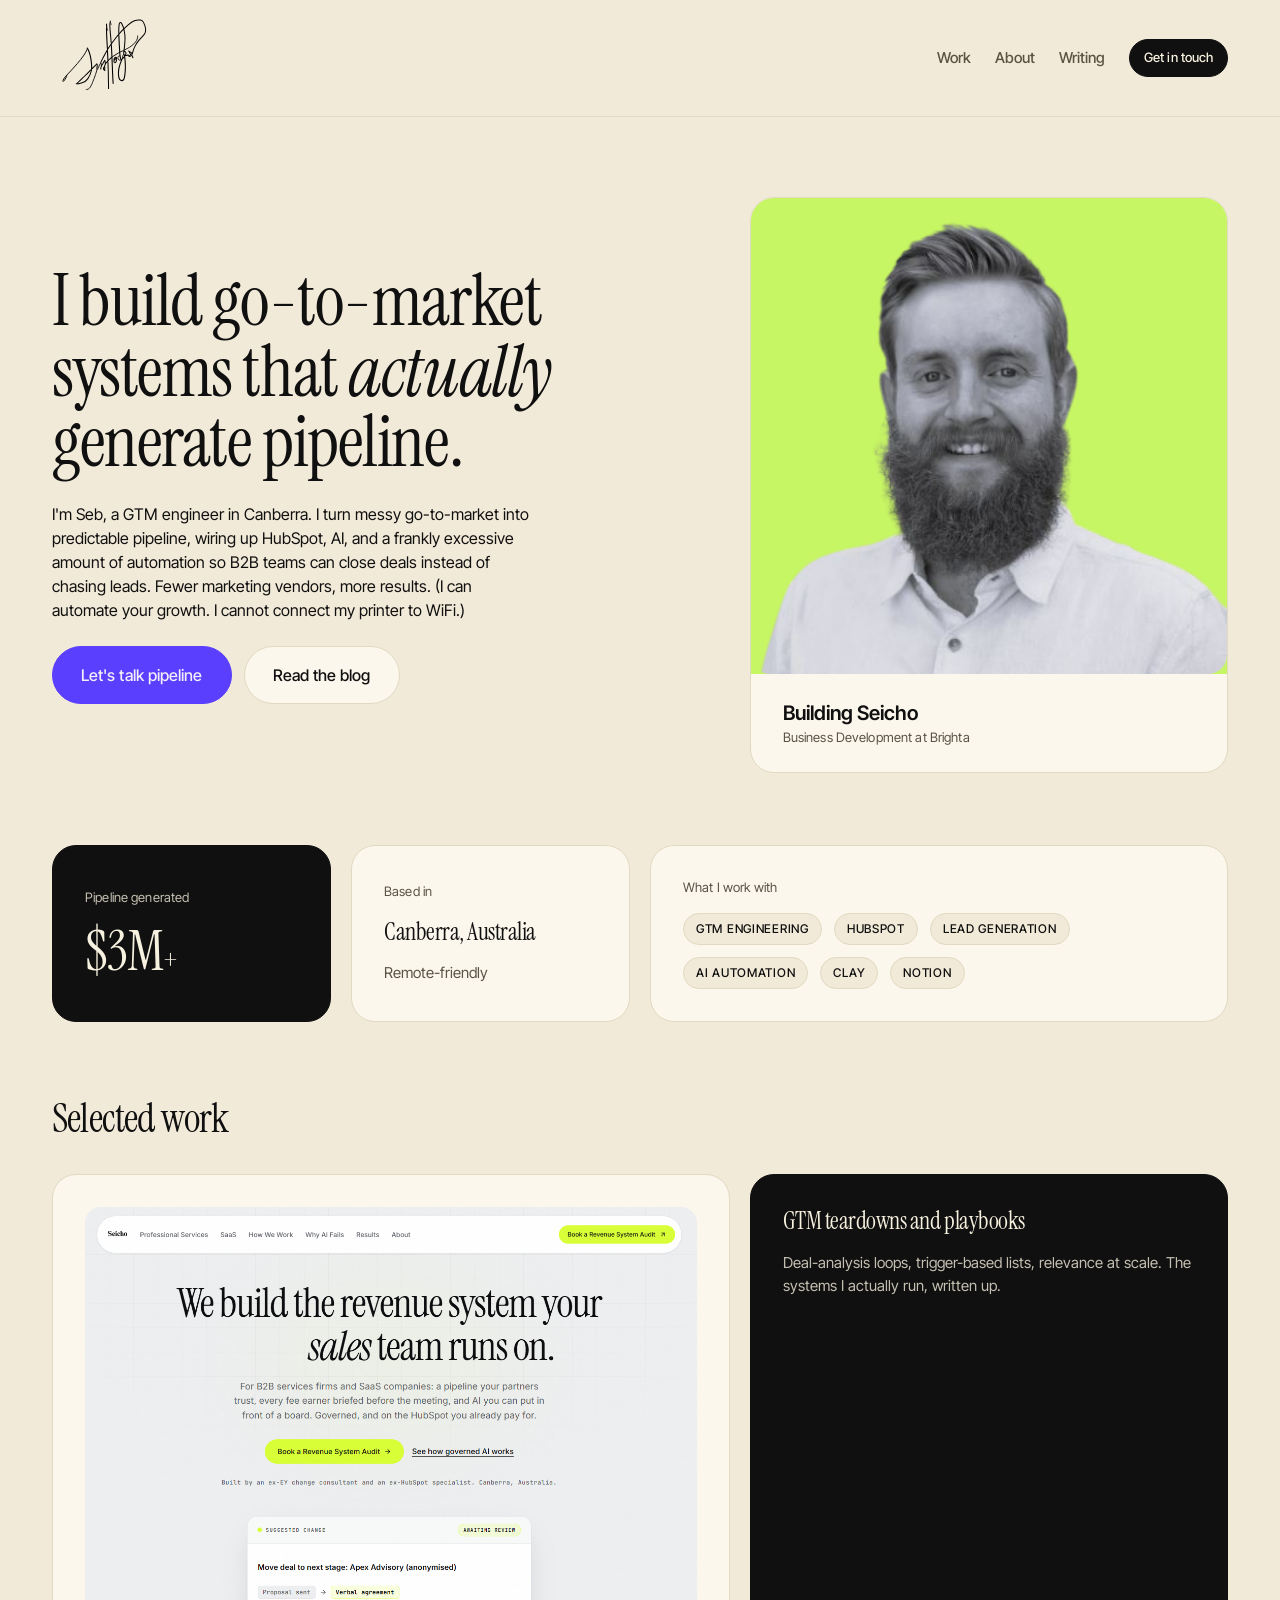
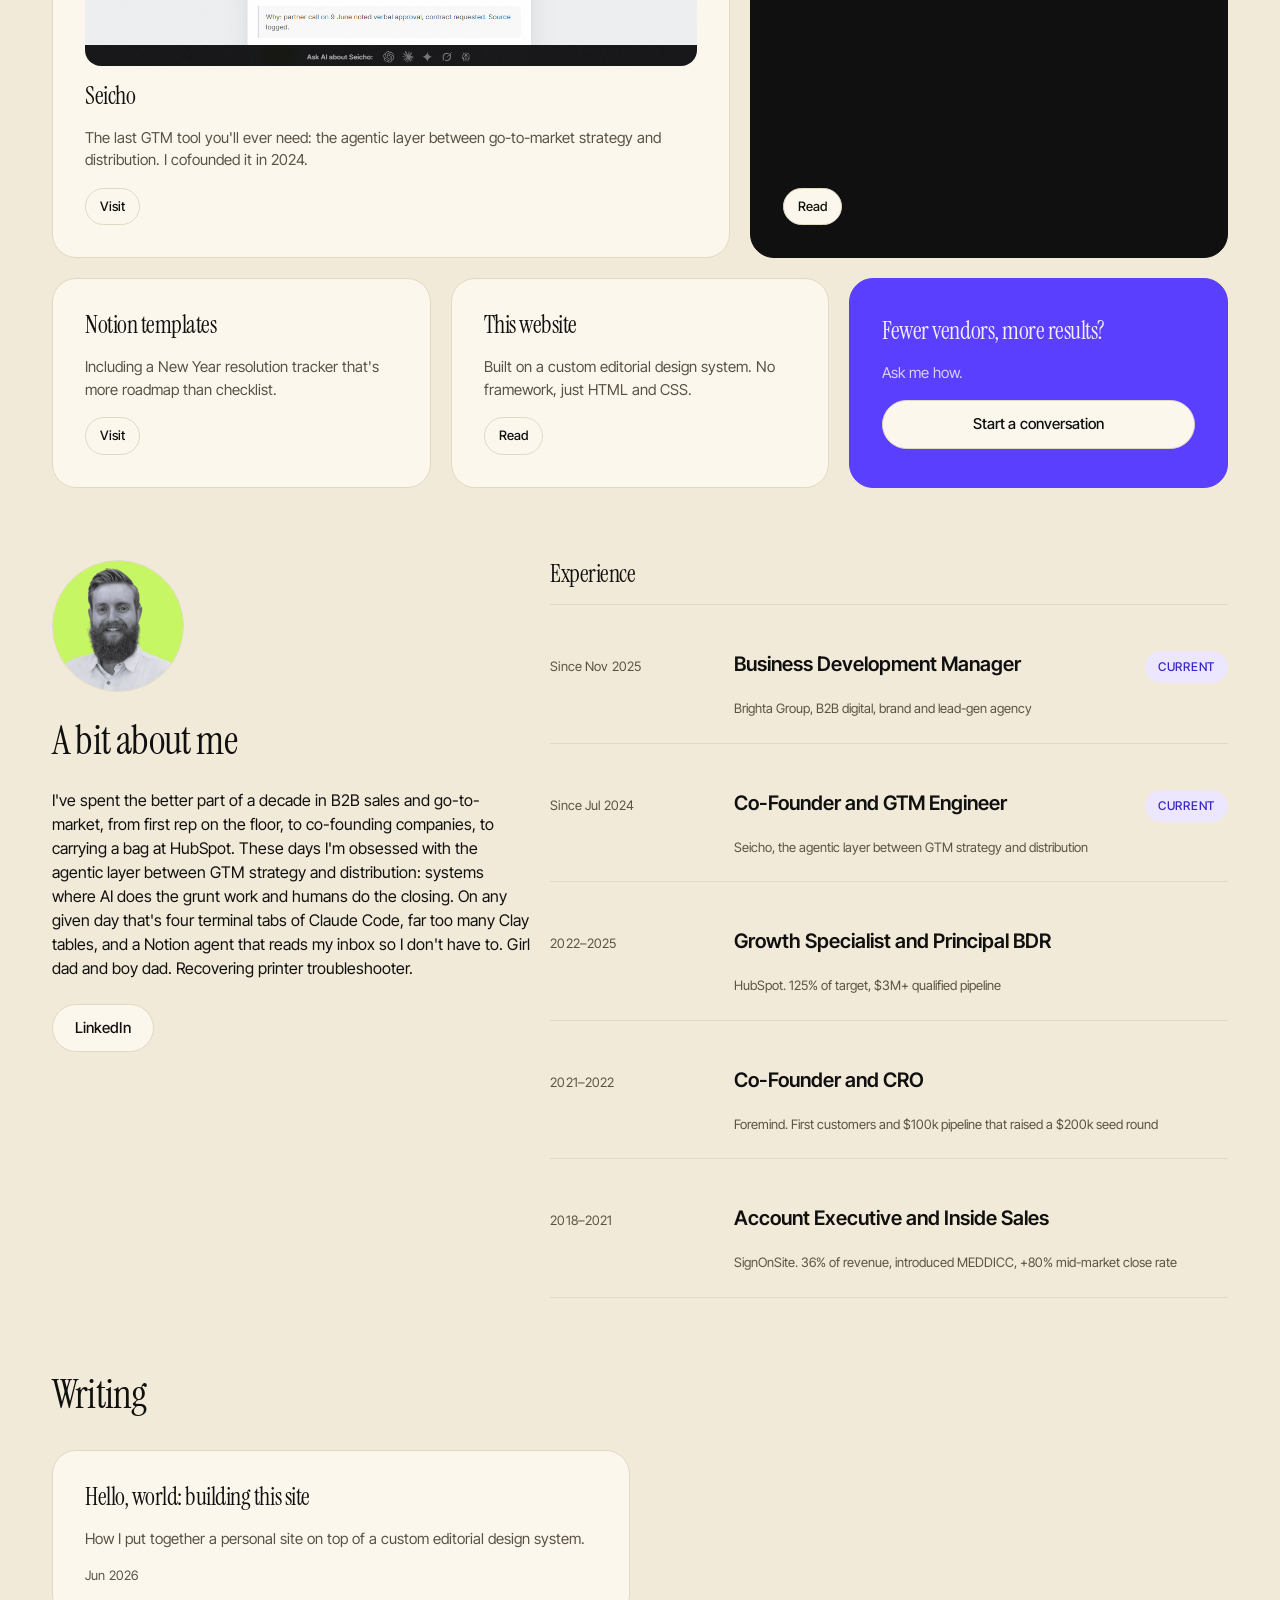
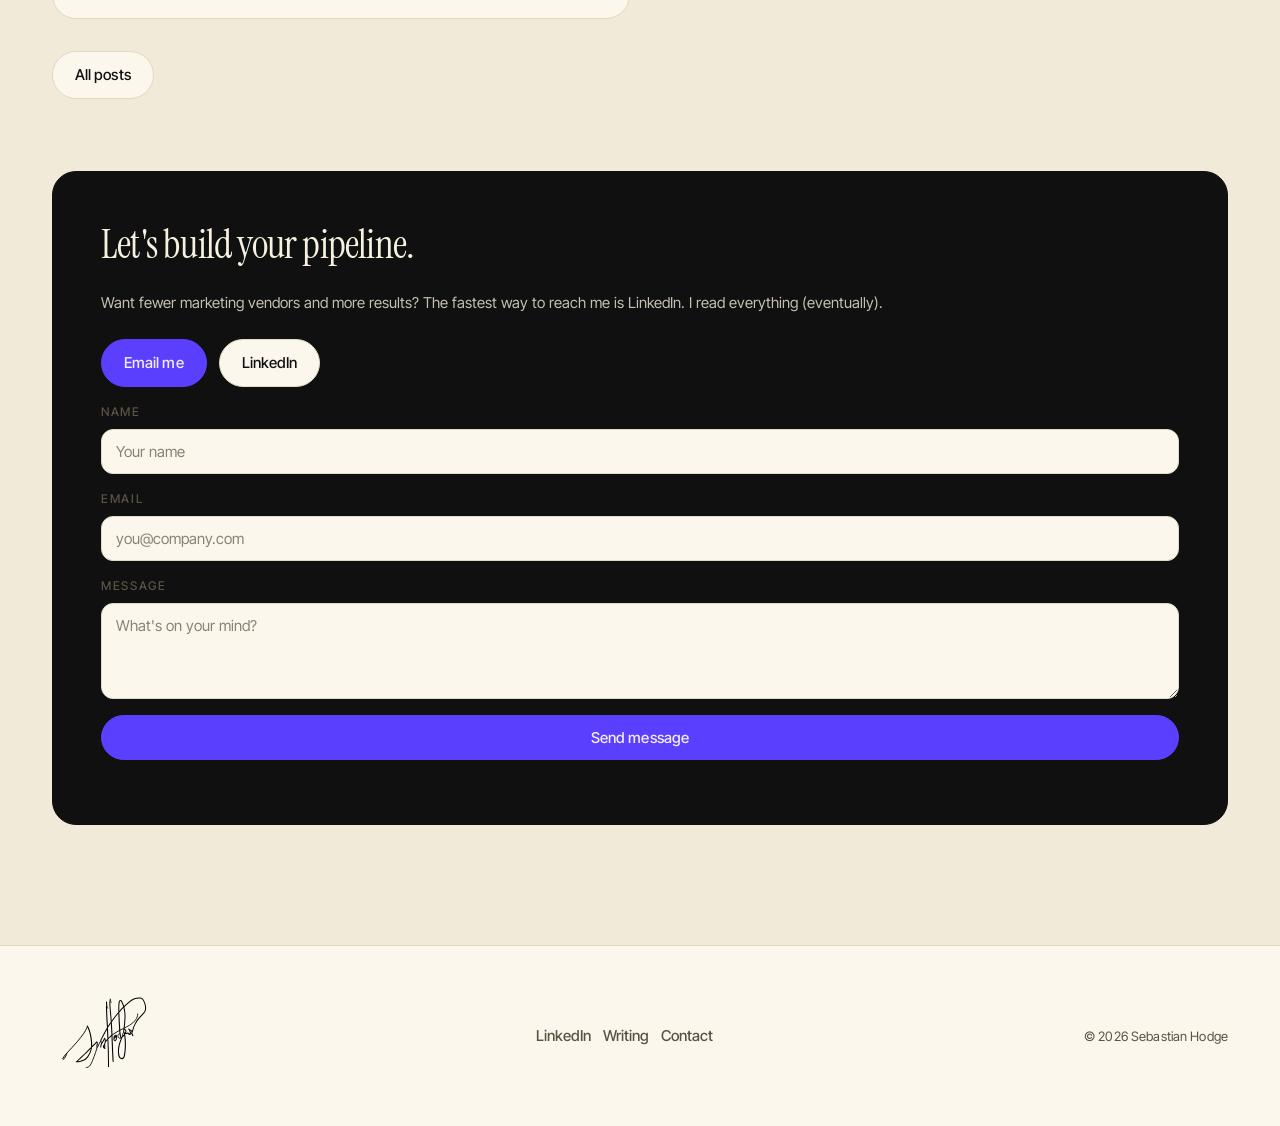
==== index.html @ 5f23a1da "Initial site: portfolio, blog, and SEO infrastructure Single-page portfolio plus a blog with a reusa" ====
<!DOCTYPE html>
<html lang="en">
<head>
  <meta charset="utf-8" />
  <meta name="viewport" content="width=device-width, initial-scale=1" />
  <title>Sebastian Hodge, GTM Engineer</title>
  <meta name="description" content="Sebastian Hodge. GTM engineer building AI-powered go-to-market systems that turn B2B strategy into predictable pipeline. HubSpot, Clay, Notion. Canberra, Australia." />
  <link rel="canonical" href="https://sebastianhodge.com/" />
  <link rel="icon" href="/images/favicon.svg" type="image/svg+xml" />

  <!-- Open Graph / Facebook / LinkedIn -->
  <meta property="og:type" content="website" />
  <meta property="og:url" content="https://sebastianhodge.com/" />
  <meta property="og:title" content="Sebastian Hodge, GTM Engineer" />
  <meta property="og:description" content="I build go-to-market systems that actually generate pipeline. HubSpot, AI, and a frankly excessive amount of automation." />
  <meta property="og:image" content="https://sebastianhodge.com/images/og-image.png" />
  <meta property="og:image:width" content="1200" />
  <meta property="og:image:height" content="630" />

  <!-- Twitter / X -->
  <meta name="twitter:card" content="summary_large_image" />
  <meta name="twitter:title" content="Sebastian Hodge, GTM Engineer" />
  <meta name="twitter:description" content="I build go-to-market systems that actually generate pipeline. HubSpot, AI, and a frankly excessive amount of automation." />
  <meta name="twitter:image" content="https://sebastianhodge.com/images/og-image.png" />

  <link rel="stylesheet" href="css/system.css" />
  <link rel="stylesheet" href="css/site.css" />

  <script type="application/ld+json">
  {
    "@context": "https://schema.org",
    "@graph": [
      {
        "@type": "Person",
        "@id": "https://sebastianhodge.com/#person",
        "name": "Sebastian Hodge",
        "url": "https://sebastianhodge.com/",
        "image": "https://sebastianhodge.com/images/seb.png",
        "jobTitle": "GTM Engineer",
        "description": "Sebastian Hodge is a go-to-market engineer who builds AI-powered systems that turn B2B strategy into predictable pipeline.",
        "email": "me@sebastianhodge.com",
        "address": {
          "@type": "PostalAddress",
          "addressLocality": "Canberra",
          "addressRegion": "ACT",
          "addressCountry": "AU"
        },
        "worksFor": {
          "@type": "Organization",
          "name": "Brighta Group"
        },
        "alumniOf": {
          "@type": "CollegeOrUniversity",
          "name": "University of Canberra"
        },
        "knowsAbout": [
          "Go-to-market engineering",
          "B2B sales",
          "HubSpot",
          "Lead generation",
          "AI automation",
          "Clay",
          "Notion"
        ],
        "sameAs": [
          "https://www.linkedin.com/in/hodge-sebastian/",
          "https://sebastianhodge.notion.site"
        ]
      },
      {
        "@type": "WebSite",
        "@id": "https://sebastianhodge.com/#website",
        "url": "https://sebastianhodge.com/",
        "name": "Sebastian Hodge",
        "description": "Portfolio and writing by Sebastian Hodge, GTM engineer in Canberra, Australia.",
        "publisher": { "@id": "https://sebastianhodge.com/#person" }
      },
      {
        "@type": "WebPage",
        "@id": "https://sebastianhodge.com/#webpage",
        "url": "https://sebastianhodge.com/",
        "name": "Sebastian Hodge, GTM Engineer",
        "isPartOf": { "@id": "https://sebastianhodge.com/#website" },
        "about": { "@id": "https://sebastianhodge.com/#person" },
        "primaryImageOfPage": "https://sebastianhodge.com/images/og-image.png"
      }
    ]
  }
  </script>
</head>
<body>
  <a class="site-skip" href="#main">Skip to content</a>

  <!-- ============ NAV ============ -->
  <header class="site-nav">
    <div class="site-nav__inner">
      <a class="site-brand" href="index.html" aria-label="Sebastian Hodge, home">
        <img class="site-brand__logo" src="images/logo.svg" alt="Sebastian Hodge" />
      </a>
      <nav class="site-navlinks" id="navlinks" aria-label="Primary">
        <a class="site-navlink" href="#work">Work</a>
        <a class="site-navlink" href="#about">About</a>
        <a class="site-navlink" href="blog/index.html">Writing</a>
        <a class="mp-btn mp-btn--sm" href="#contact">Get in touch</a>
      </nav>
      <button class="mp-btn mp-btn--icon mp-btn--secondary site-nav__toggle" id="navToggle"
              aria-label="Toggle menu" aria-expanded="false" aria-controls="navlinks">
        <svg class="mp-icon" viewBox="0 0 24 24" fill="none" stroke="currentColor" stroke-width="2" stroke-linecap="round"><path d="M4 6h16M4 12h16M4 18h16"/></svg>
      </button>
    </div>
  </header>

  <main id="main">
    <div class="mp-shell">

      <!-- ============ HERO ============ -->
      <section class="site-hero mp-grid" style="align-items:center;">
        <div class="mp-span-7 mp-stack mp-stack--lg">
          <h1 class="mp-display mp-display--xl site-hero__title">
            I build go-to-market systems that <span class="mp-italic">actually</span> generate pipeline.
          </h1>
          <p class="mp-body mp-body--lg site-hero__lead">
            I'm Seb, a GTM engineer in Canberra. I turn messy go-to-market into
            predictable pipeline, wiring up HubSpot, AI, and a frankly excessive
            amount of automation so B2B teams can close deals instead of chasing
            leads. Fewer marketing vendors, more results. (I can automate your
            growth. I cannot connect my printer to WiFi.)
          </p>
          <div class="mp-row">
            <a class="mp-btn mp-btn--accent mp-btn--lg" href="#contact">Let's talk pipeline</a>
            <a class="mp-btn mp-btn--secondary mp-btn--lg" href="blog/index.html">Read the blog</a>
          </div>
        </div>
        <div class="mp-span-5">
          <div class="mp-card" style="padding:0; overflow:hidden; gap:0;">
            <img src="images/seb.png" alt="Sebastian Hodge"
                 style="width:100%; aspect-ratio:1/1; object-fit:cover; display:block;" />
            <div style="padding:var(--space-lg) var(--space-xl);">
              <p class="mp-title--md" style="font-weight:600; margin:0;">Building Seicho</p>
              <p class="mp-meta">Business Development at Brighta</p>
            </div>
          </div>
        </div>
      </section>

      <!-- ============ QUICK FACTS ============ -->
      <section class="site-section mp-grid--mosaic" aria-label="At a glance">
        <div class="mp-card mp-card--ink mp-span-3" style="justify-content:center;">
          <p class="mp-meta">Pipeline generated</p>
          <p class="mp-display" style="color:inherit;">$3M<span style="font-size:0.5em;">+</span></p>
        </div>
        <div class="mp-card mp-span-3" style="justify-content:center;">
          <p class="mp-meta">Based in</p>
          <p class="mp-title">Canberra, Australia</p>
          <p class="mp-body">Remote-friendly</p>
        </div>
        <div class="mp-card mp-span-6" style="justify-content:center;">
          <p class="mp-meta">What I work with</p>
          <div class="mp-row">
            <span class="mp-chip">GTM Engineering</span>
            <span class="mp-chip">HubSpot</span>
            <span class="mp-chip">Lead Generation</span>
            <span class="mp-chip">AI Automation</span>
            <span class="mp-chip">Clay</span>
            <span class="mp-chip">Notion</span>
          </div>
        </div>
      </section>

      <!-- ============ WORK / PROJECTS ============ -->
      <section id="work" class="site-section">
        <h2 class="mp-headline" style="margin-bottom:var(--space-xl);">Selected work</h2>

        <div class="mp-grid--mosaic">
          <!-- Seicho (wide) -->
          <article class="mp-card mp-span-7">
            <div class="mp-card__media">
              <img src="images/seicho.png" alt="Seicho website: we build the revenue system your sales team runs on" />
            </div>
            <h3 class="mp-title">Seicho</h3>
            <p class="mp-body">The last GTM tool you'll ever need: the agentic layer between go-to-market strategy and distribution. I cofounded it in 2024.</p>
            <div class="mp-card__footer">
              <a class="mp-btn mp-btn--sm mp-btn--secondary" href="https://seicho.com.au">Visit</a>
            </div>
          </article>

          <!-- Writing (ink) -->
          <article class="mp-card mp-card--ink mp-span-5">
            <h3 class="mp-title" style="color:inherit;">GTM teardowns and playbooks</h3>
            <p class="mp-body">Deal-analysis loops, trigger-based lists, relevance at scale. The systems I actually run, written up.</p>
            <div class="mp-card__footer">
              <a class="mp-btn mp-btn--sm mp-btn--secondary" href="blog/index.html">Read</a>
            </div>
          </article>

          <!-- Notion templates -->
          <article class="mp-card mp-span-4">
            <h3 class="mp-title">Notion templates</h3>
            <p class="mp-body">Including a New Year resolution tracker that's more roadmap than checklist.</p>
            <div class="mp-card__footer">
              <a class="mp-btn mp-btn--sm mp-btn--secondary" href="https://sebastianhodge.notion.site">Visit</a>
            </div>
          </article>

          <!-- This site -->
          <article class="mp-card mp-span-4">
            <h3 class="mp-title">This website</h3>
            <p class="mp-body">Built on a custom editorial design system. No framework, just HTML and CSS.</p>
            <div class="mp-card__footer">
              <a class="mp-btn mp-btn--sm mp-btn--secondary" href="blog/hello-world.html">Read</a>
            </div>
          </article>

          <!-- CTA tile -->
          <article class="mp-card mp-card--accent mp-span-4" style="justify-content:center;">
            <h3 class="mp-title" style="color:inherit;">Fewer vendors, more results?</h3>
            <p class="mp-body">Ask me how.</p>
            <a class="mp-btn mp-btn--secondary" href="#contact">Start a conversation</a>
          </article>
        </div>
      </section>

      <!-- ============ ABOUT / EXPERIENCE ============ -->
      <section id="about" class="site-section mp-grid">
        <div class="mp-span-5 mp-stack mp-stack--lg">
          <div class="site-avatar-xl">
            <img src="images/seb.png" alt="Sebastian Hodge" />
          </div>
          <h2 class="mp-headline">A bit about me</h2>
          <p class="mp-body mp-body--lg">
            I've spent the better part of a decade in B2B sales and go-to-market,
            from first rep on the floor, to co-founding companies, to carrying a bag
            at HubSpot. These days I'm obsessed with the agentic layer between GTM
            strategy and distribution: systems where AI does the grunt work and humans
            do the closing. On any given day that's four terminal tabs of Claude Code,
            far too many Clay tables, and a Notion agent that reads my inbox so I don't
            have to. Girl dad and boy dad. Recovering printer troubleshooter.
          </p>
          <div class="mp-row">
            <a class="mp-btn mp-btn--secondary" href="https://www.linkedin.com/in/hodge-sebastian/">LinkedIn</a>
          </div>
        </div>

        <div class="mp-span-7">
          <h3 class="mp-title" style="margin-bottom:var(--space-md);">Experience</h3>
          <div class="site-list">
            <div class="site-listitem">
              <span class="mp-meta">Since Nov 2025</span>
              <div>
                <p class="mp-title--md" style="font-weight:600;">Business Development Manager</p>
                <p class="mp-body mp-body--sm">Brighta Group, B2B digital, brand and lead-gen agency</p>
              </div>
              <span class="mp-chip mp-chip--accent">Current</span>
            </div>
            <div class="site-listitem">
              <span class="mp-meta">Since Jul 2024</span>
              <div>
                <p class="mp-title--md" style="font-weight:600;">Co-Founder and GTM Engineer</p>
                <p class="mp-body mp-body--sm">Seicho, the agentic layer between GTM strategy and distribution</p>
              </div>
              <span class="mp-chip mp-chip--accent">Current</span>
            </div>
            <div class="site-listitem">
              <span class="mp-meta">2022–2025</span>
              <div>
                <p class="mp-title--md" style="font-weight:600;">Growth Specialist and Principal BDR</p>
                <p class="mp-body mp-body--sm">HubSpot. 125% of target, $3M+ qualified pipeline</p>
              </div>
            </div>
            <div class="site-listitem">
              <span class="mp-meta">2021–2022</span>
              <div>
                <p class="mp-title--md" style="font-weight:600;">Co-Founder and CRO</p>
                <p class="mp-body mp-body--sm">Foremind. First customers and $100k pipeline that raised a $200k seed round</p>
              </div>
            </div>
            <div class="site-listitem">
              <span class="mp-meta">2018–2021</span>
              <div>
                <p class="mp-title--md" style="font-weight:600;">Account Executive and Inside Sales</p>
                <p class="mp-body mp-body--sm">SignOnSite. 36% of revenue, introduced MEDDICC, +80% mid-market close rate</p>
              </div>
            </div>
          </div>
        </div>
      </section>

      <!-- ============ WRITING ============ -->
      <section class="site-section">
        <h2 class="mp-headline" style="margin-bottom:var(--space-xl);">Writing</h2>
        <div class="mp-grid--mosaic">
          <a class="mp-card mp-span-6" href="blog/hello-world.html">
            <h3 class="mp-title">Hello, world: building this site</h3>
            <p class="mp-body">How I put together a personal site on top of a custom editorial design system.</p>
            <span class="mp-meta" style="margin-top:auto;">Jun 2026</span>
          </a>
        </div>
        <div class="mp-row" style="margin-top:var(--space-xl);">
          <a class="mp-btn mp-btn--secondary" href="blog/index.html">All posts</a>
        </div>
      </section>

      <!-- ============ CONTACT ============ -->
      <section id="contact" class="site-section">
        <article class="mp-card mp-card--ink mp-grid" style="padding:var(--space-2xl);">
          <div class="mp-span-6 mp-stack mp-stack--lg">
            <h2 class="mp-headline" style="color:inherit;">Let's build your pipeline.</h2>
            <p class="mp-body">
              Want fewer marketing vendors and more results? The fastest way to reach
              me is LinkedIn. I read everything (eventually).
            </p>
            <div class="mp-row">
              <a class="mp-btn mp-btn--accent" href="mailto:me@sebastianhodge.com">Email me</a>
              <a class="mp-btn mp-btn--secondary" href="https://www.linkedin.com/in/hodge-sebastian/">LinkedIn</a>
            </div>
          </div>
          <form id="contactForm" class="mp-span-6 mp-stack" aria-label="Contact form"
                action="https://api.web3forms.com/submit" method="POST">
            <input type="hidden" name="access_key" value="c7b7dd9c-b5ce-4d09-9234-3887ff89b587" />
            <input type="hidden" name="subject" value="New message from sebastianhodge.com" />
            <!-- Honeypot: bots fill this, humans never see it -->
            <input type="checkbox" name="botcheck" tabindex="-1" autocomplete="off"
                   style="position:absolute; left:-9999px;" aria-hidden="true" />
            <label class="mp-field">
              <span class="mp-field__label">Name</span>
              <input class="mp-input" type="text" name="name" placeholder="Your name" required />
            </label>
            <label class="mp-field">
              <span class="mp-field__label">Email</span>
              <input class="mp-input" type="email" name="email" placeholder="you@company.com" required />
            </label>
            <label class="mp-field">
              <span class="mp-field__label">Message</span>
              <textarea class="mp-textarea" name="message" placeholder="What's on your mind?" required></textarea>
            </label>
            <button class="mp-btn mp-btn--accent" type="submit">Send message</button>
            <p id="formStatus" class="mp-body mp-body--sm" role="status" aria-live="polite" style="margin:0;"></p>
          </form>
        </article>
      </section>

    </div>
  </main>

  <!-- ============ FOOTER ============ -->
  <footer class="site-footer">
    <div class="site-footer__inner">
      <a class="site-brand" href="index.html">
        <img class="site-brand__logo" src="images/logo.svg" alt="Sebastian Hodge" />
      </a>
      <div class="mp-row">
        <a class="site-navlink" href="https://www.linkedin.com/in/hodge-sebastian/">LinkedIn</a>
        <a class="site-navlink" href="blog/index.html">Writing</a>
        <a class="site-navlink" href="#contact">Contact</a>
      </div>
      <p class="mp-meta">© <span id="year"></span> Sebastian Hodge</p>
    </div>
  </footer>

  <script>
    // Mobile nav toggle
    var t = document.getElementById('navToggle');
    var n = document.getElementById('navlinks');
    if (t && n) {
      t.addEventListener('click', function () {
        var open = n.classList.toggle('is-open');
        t.setAttribute('aria-expanded', open ? 'true' : 'false');
      });
    }
    document.getElementById('year').textContent = new Date().getFullYear();

    // Contact form: submit to Web3Forms via fetch, show inline status
    var form = document.getElementById('contactForm');
    var status = document.getElementById('formStatus');
    if (form && status) {
      form.addEventListener('submit', function (e) {
        e.preventDefault();
        var btn = form.querySelector('button[type="submit"]');
        btn.disabled = true;
        status.textContent = 'Sending...';
        status.style.color = 'inherit';
        fetch(form.action, {
          method: 'POST',
          headers: { 'Accept': 'application/json' },
          body: new FormData(form)
        })
          .then(function (r) { return r.json(); })
          .then(function (data) {
            if (data.success) {
              form.reset();
              status.textContent = "Got it. I'll be in touch soon.";
              status.style.color = 'var(--color-green)';
            } else {
              status.textContent = 'Something went wrong. Email me directly instead.';
              status.style.color = 'var(--color-on-ink)';
            }
          })
          .catch(function () {
            status.textContent = 'Network error. Email me directly instead.';
            status.style.color = 'var(--color-on-ink)';
          })
          .finally(function () { btn.disabled = false; });
      });
    }
  </script>
</body>
</html>
---- css/system.css ----
/* ============================================================
   Mosaic Press — Editorial mosaic design system
   Plain CSS tokens and reusable component classes.
   ============================================================ */

@import url("https://fonts.googleapis.com/css2?family=Instrument+Serif:ital@0;1&display=swap");
@import url("https://fonts.googleapis.com/css2?family=Inter+Tight:wght@400;500;600;700&display=swap");

:root {
  /* Colors -------------------------------------------------- */
  --color-paper: #f2ead8;
  --color-cloud: #fbf7ec;
  --color-stone: #e2d9c2;
  --color-ink: #101010;
  --color-ink-soft: #1a1a1a;
  --color-muted-ink: #5a5345;
  --color-violet: #5b3fff;
  --color-violet-deep: #3a26c7;
  --color-violet-soft: #ece7ff;
  --color-green: #86f46a;
  --color-green-deep: #4cb234;
  --color-on-ink: #f7f1df;
  --color-on-violet: #f4eef9;
  --color-danger: #c43d2a;
  --color-success: #2f7a2a;

  /* Semantic surface tokens */
  --surface-page: var(--color-paper);
  --surface-card: var(--color-cloud);
  --surface-card-muted: var(--color-paper);
  --surface-inverted: var(--color-ink);
  --surface-accent: var(--color-violet);
  --surface-accent-secondary: var(--color-green);

  /* Text tokens */
  --text-primary: var(--color-ink);
  --text-secondary: var(--color-muted-ink);
  --text-inverted: var(--color-on-ink);
  --text-on-accent: var(--color-on-violet);

  /* Borders */
  --border-hairline: 1px solid var(--color-stone);
  --border-ink: 1px solid var(--color-ink);
  --border-strong: 2px solid var(--color-ink);

  /* Typography ---------------------------------------------- */
  --font-display: "Instrument Serif", "Cormorant Garamond", "Times New Roman", serif;
  --font-ui: "Inter Tight", "Inter", "Helvetica Neue", system-ui, sans-serif;

  --font-size-display-xl: 72px;
  --font-size-display-lg: 56px;
  --font-size-headline-lg: 40px;
  --font-size-headline-md: 32px;
  --font-size-title-lg: 24px;
  --font-size-title-md: 20px;
  --font-size-body-lg: 16px;
  --font-size-body-md: 15px;
  --font-size-body-sm: 13px;
  --font-size-label-sm: 12px;

  --leading-tight: 1.05;
  --leading-snug: 1.2;
  --leading-normal: 1.5;
  --leading-loose: 1.65;

  --tracking-display: -0.02em;
  --tracking-body: 0;
  --tracking-label: 0.14em;

  /* Spacing scale ------------------------------------------- */
  --space-2xs: 4px;
  --space-xs: 8px;
  --space-sm: 12px;
  --space-md: 16px;
  --space-lg: 24px;
  --space-xl: 32px;
  --space-2xl: 48px;
  --space-3xl: 72px;
  --grid-gutter: 20px;

  /* Radius -------------------------------------------------- */
  --radius-none: 0;
  --radius-sm: 6px;
  --radius-md: 12px;
  --radius-lg: 16px;
  --radius-xl: 24px;
  --radius-2xl: 32px;
  --radius-pill: 999px;

  /* Elevation ----------------------------------------------- */
  --shadow-none: none;
  --shadow-soft: 0 1px 1px rgba(16, 16, 16, 0.04), 0 4px 8px rgba(16, 16, 16, 0.04), 0 12px 24px rgba(16, 16, 16, 0.06);
  --shadow-hover: 0 2px 2px rgba(16, 16, 16, 0.05), 0 8px 16px rgba(16, 16, 16, 0.06), 0 16px 32px rgba(16, 16, 16, 0.08);
  --shadow-inset-stone: inset 0 0 0 1px var(--color-stone);

  /* Focus --------------------------------------------------- */
  --focus-ring: 0 0 0 3px var(--color-paper), 0 0 0 5px var(--color-violet);
  --focus-ring-inverted: 0 0 0 3px var(--color-ink), 0 0 0 5px var(--color-green);

  /* Motion -------------------------------------------------- */
  --duration-fast: 120ms;
  --duration-base: 200ms;
  --duration-slow: 320ms;
  --ease-standard: cubic-bezier(0.2, 0, 0, 1);

  /* Signature gradient -------------------------------------- */
  --gradient-feature: linear-gradient(118deg, var(--color-violet) 0%, var(--color-violet) 38%, var(--color-green) 100%);
  --gradient-step: linear-gradient(118deg, var(--color-violet) 0%, var(--color-violet-deep) 45%, var(--color-green-deep) 75%, var(--color-green) 100%);
}

/* ============================================================
   Base
   ============================================================ */

*,
*::before,
*::after {
  box-sizing: border-box;
}

html,
body {
  margin: 0;
  padding: 0;
  background: var(--surface-page);
  color: var(--text-primary);
  font-family: var(--font-ui);
  font-size: var(--font-size-body-md);
  line-height: var(--leading-normal);
  -webkit-font-smoothing: antialiased;
  text-rendering: optimizeLegibility;
}

img,
svg {
  display: block;
  max-width: 100%;
}

a {
  color: inherit;
  text-decoration: none;
}

::selection {
  background: var(--color-violet);
  color: var(--color-on-violet);
}

:focus-visible {
  outline: none;
  box-shadow: var(--focus-ring);
  border-radius: inherit;
}

/* ============================================================
   Typography utilities
   ============================================================ */

.mp-display,
.mp-headline,
.mp-title {
  font-family: var(--font-display);
  font-weight: 400;
  letter-spacing: var(--tracking-display);
  line-height: var(--leading-tight);
  color: var(--text-primary);
  margin: 0;
}

.mp-display {
  font-size: var(--font-size-display-lg);
  line-height: 0.98;
}

.mp-display--xl {
  font-size: var(--font-size-display-xl);
}

.mp-headline {
  font-size: var(--font-size-headline-lg);
  line-height: var(--leading-snug);
}

.mp-headline--md {
  font-size: var(--font-size-headline-md);
}

.mp-title {
  font-size: var(--font-size-title-lg);
  line-height: var(--leading-snug);
}

.mp-title--md {
  font-size: var(--font-size-title-md);
}

.mp-italic {
  font-style: italic;
}

.mp-body {
  font-family: var(--font-ui);
  font-size: var(--font-size-body-md);
  line-height: var(--leading-normal);
  color: var(--text-secondary);
  margin: 0;
}

.mp-body--lg {
  font-size: var(--font-size-body-lg);
  color: var(--text-primary);
}

.mp-body--sm {
  font-size: var(--font-size-body-sm);
}

.mp-eyebrow {
  font-family: var(--font-ui);
  font-size: var(--font-size-label-sm);
  font-weight: 500;
  letter-spacing: var(--tracking-label);
  text-transform: uppercase;
  color: var(--text-secondary);
  margin: 0 0 var(--space-sm) 0;
}

.mp-eyebrow--marker::before {
  content: "";
  display: inline-block;
  width: 8px;
  height: 8px;
  margin-right: 10px;
  border-radius: 50%;
  background: var(--color-violet);
  vertical-align: middle;
  transform: translateY(-1px);
}

.mp-meta {
  font-family: var(--font-ui);
  font-size: var(--font-size-body-sm);
  color: var(--text-secondary);
  letter-spacing: 0.01em;
  margin: 0;
}

/* Inverted text utilities ---------------------------------- */
.mp-on-ink {
  color: var(--text-inverted);
}
.mp-on-ink .mp-body,
.mp-on-ink .mp-meta {
  color: rgba(247, 241, 223, 0.78);
}
.mp-on-ink .mp-eyebrow {
  color: rgba(247, 241, 223, 0.6);
}

.mp-on-violet {
  color: var(--text-on-accent);
}
.mp-on-violet .mp-body,
.mp-on-violet .mp-meta {
  color: rgba(244, 238, 249, 0.82);
}

/* ============================================================
   Layout primitives
   ============================================================ */

.mp-shell {
  width: 100%;
  max-width: 1240px;
  margin: 0 auto;
  padding: var(--space-2xl) var(--space-xl);
}

.mp-stack {
  display: flex;
  flex-direction: column;
  gap: var(--space-md);
}

.mp-stack--lg {
  gap: var(--space-lg);
}

.mp-row {
  display: flex;
  align-items: center;
  gap: var(--space-sm);
  flex-wrap: wrap;
}

.mp-row--between {
  justify-content: space-between;
}

.mp-grid {
  display: grid;
  grid-template-columns: repeat(12, 1fr);
  gap: var(--grid-gutter);
}

.mp-grid--mosaic {
  display: grid;
  grid-template-columns: repeat(12, 1fr);
  grid-auto-rows: minmax(140px, auto);
  gap: var(--grid-gutter);
}

.mp-span-3 { grid-column: span 3; }
.mp-span-4 { grid-column: span 4; }
.mp-span-5 { grid-column: span 5; }
.mp-span-6 { grid-column: span 6; }
.mp-span-7 { grid-column: span 7; }
.mp-span-8 { grid-column: span 8; }
.mp-span-12 { grid-column: span 12; }

.mp-divider {
  height: 1px;
  background: var(--color-stone);
  border: none;
  margin: var(--space-lg) 0;
}

/* ============================================================
   Buttons
   ============================================================ */

.mp-btn {
  --btn-bg: var(--color-ink);
  --btn-fg: var(--color-on-ink);
  --btn-border: var(--color-ink);
  --btn-bg-hover: #2a2a2a;

  display: inline-flex;
  align-items: center;
  justify-content: center;
  gap: var(--space-xs);
  appearance: none;
  border: 1px solid var(--btn-border);
  background: var(--btn-bg);
  color: var(--btn-fg);
  font-family: var(--font-ui);
  font-size: var(--font-size-body-md);
  font-weight: 500;
  letter-spacing: 0.005em;
  padding: 12px 22px;
  border-radius: var(--radius-pill);
  cursor: pointer;
  transition: background var(--duration-base) var(--ease-standard),
              color var(--duration-base) var(--ease-standard),
              transform var(--duration-fast) var(--ease-standard),
              box-shadow var(--duration-base) var(--ease-standard);
}

.mp-btn:hover {
  background: var(--btn-bg-hover);
  transform: translateY(-1px);
}

.mp-btn:active {
  transform: translateY(0);
}

.mp-btn:focus-visible {
  box-shadow: var(--focus-ring);
}

.mp-btn--secondary {
  --btn-bg: var(--color-cloud);
  --btn-fg: var(--color-ink);
  --btn-border: var(--color-stone);
  --btn-bg-hover: var(--color-paper);
}

.mp-btn--accent {
  --btn-bg: var(--color-violet);
  --btn-fg: var(--color-on-violet);
  --btn-border: var(--color-violet);
  --btn-bg-hover: var(--color-violet-deep);
}

.mp-btn--ghost {
  --btn-bg: transparent;
  --btn-fg: var(--color-ink);
  --btn-border: transparent;
  --btn-bg-hover: rgba(16, 16, 16, 0.06);
}

.mp-btn--lg {
  font-size: var(--font-size-body-lg);
  padding: 16px 28px;
}

.mp-btn--sm {
  font-size: var(--font-size-body-sm);
  padding: 8px 14px;
}

.mp-btn--icon {
  padding: 12px;
  width: 44px;
  height: 44px;
  border-radius: 50%;
}

.mp-btn[disabled],
.mp-btn[aria-disabled="true"] {
  opacity: 0.5;
  cursor: not-allowed;
  transform: none;
}

/* ============================================================
   Inputs
   ============================================================ */

.mp-field {
  display: flex;
  flex-direction: column;
  gap: var(--space-xs);
  width: 100%;
}

.mp-field__label {
  font-family: var(--font-ui);
  font-size: var(--font-size-label-sm);
  font-weight: 500;
  letter-spacing: var(--tracking-label);
  text-transform: uppercase;
  color: var(--text-secondary);
}

.mp-input,
.mp-textarea,
.mp-select {
  width: 100%;
  font-family: var(--font-ui);
  font-size: var(--font-size-body-md);
  color: var(--text-primary);
  background: var(--color-cloud);
  border: 1px solid var(--color-stone);
  border-radius: var(--radius-md);
  padding: 12px 14px;
  transition: border-color var(--duration-base) var(--ease-standard),
              box-shadow var(--duration-base) var(--ease-standard),
              background var(--duration-base) var(--ease-standard);
}

.mp-input::placeholder,
.mp-textarea::placeholder {
  color: var(--text-secondary);
  opacity: 0.7;
}

.mp-input:hover,
.mp-textarea:hover,
.mp-select:hover {
  border-color: var(--color-muted-ink);
}

.mp-input:focus-visible,
.mp-textarea:focus-visible,
.mp-select:focus-visible {
  border-color: var(--color-violet);
  outline: none;
  box-shadow: var(--focus-ring);
}

.mp-input--with-icon {
  padding-left: 40px;
}

.mp-input-wrap {
  position: relative;
}

.mp-input-wrap__icon {
  position: absolute;
  left: 12px;
  top: 50%;
  width: 18px;
  height: 18px;
  transform: translateY(-50%);
  color: var(--text-secondary);
  pointer-events: none;
}

.mp-textarea {
  min-height: 96px;
  resize: vertical;
  font-family: var(--font-ui);
}

.mp-field__hint {
  font-family: var(--font-ui);
  font-size: var(--font-size-body-sm);
  color: var(--text-secondary);
}

/* ============================================================
   Cards & Tiles
   ============================================================ */

.mp-card {
  position: relative;
  background: var(--surface-card);
  color: var(--text-primary);
  border: var(--border-hairline);
  border-radius: var(--radius-xl);
  padding: var(--space-xl);
  display: flex;
  flex-direction: column;
  gap: var(--space-md);
  transition: transform var(--duration-base) var(--ease-standard),
              box-shadow var(--duration-base) var(--ease-standard);
}

.mp-card:hover {
  transform: translateY(-2px);
  box-shadow: var(--shadow-soft);
}

.mp-card--paper {
  background: var(--surface-card-muted);
}

.mp-card--ink {
  background: var(--surface-inverted);
  color: var(--text-inverted);
  border-color: var(--color-ink);
}

.mp-card--ink .mp-eyebrow {
  color: rgba(247, 241, 223, 0.6);
}

.mp-card--ink .mp-body,
.mp-card--ink .mp-meta {
  color: rgba(247, 241, 223, 0.78);
}

.mp-card--accent {
  background: var(--surface-accent);
  color: var(--text-on-accent);
  border-color: var(--color-violet);
}

.mp-card--accent .mp-eyebrow {
  color: rgba(244, 238, 249, 0.7);
}

.mp-card--accent .mp-body,
.mp-card--accent .mp-meta {
  color: rgba(244, 238, 249, 0.82);
}

.mp-card--compact {
  padding: var(--space-lg);
  border-radius: var(--radius-lg);
}

.mp-card__monogram {
  width: 36px;
  height: 36px;
  border-radius: 8px;
  background: var(--color-ink);
  color: var(--color-on-ink);
  display: inline-flex;
  align-items: center;
  justify-content: center;
  font-family: var(--font-display);
  font-size: 22px;
}

.mp-card__media {
  border-radius: var(--radius-lg);
  background: var(--color-stone);
  aspect-ratio: 4 / 3;
  overflow: hidden;
  position: relative;
}

.mp-card__media img {
  width: 100%;
  height: 100%;
  object-fit: cover;
  display: block;
}

.mp-card__footer {
  display: flex;
  align-items: center;
  justify-content: space-between;
  gap: var(--space-sm);
  margin-top: auto;
}

/* ============================================================
   Signature: Feature Tile
   ============================================================ */

.mp-feature-tile {
  position: relative;
  display: flex;
  flex-direction: column;
  border-radius: var(--radius-xl);
  background: var(--surface-accent);
  color: var(--text-on-accent);
  overflow: hidden;
  border: 1px solid var(--color-violet);
}

.mp-feature-tile__body {
  padding: var(--space-xl) var(--space-xl) var(--space-lg);
  display: flex;
  flex-direction: column;
  gap: var(--space-sm);
}

.mp-feature-tile__title {
  font-family: var(--font-display);
  font-size: var(--font-size-headline-lg);
  line-height: var(--leading-snug);
  letter-spacing: var(--tracking-display);
  margin: 0;
  color: inherit;
}

.mp-feature-tile__gradient {
  position: relative;
  margin-top: auto;
  height: 88px;
  background: var(--gradient-step);
  --bar-color-1: rgba(16, 16, 16, 0);
  --bar-color-2: rgba(16, 16, 16, 0);
}

.mp-feature-tile__gradient::before,
.mp-feature-tile__gradient::after {
  content: "";
  position: absolute;
  inset: 0;
  background-image: repeating-linear-gradient(118deg, transparent 0 24px, rgba(255, 255, 255, 0.08) 24px 26px);
  pointer-events: none;
}

.mp-feature-tile--inverse {
  background: var(--surface-inverted);
  color: var(--text-inverted);
  border-color: var(--color-ink);
}

.mp-feature-tile--inverse .mp-feature-tile__gradient {
  background: var(--gradient-step);
}

/* ============================================================
   Checkboxes
   ============================================================ */

.mp-checkbox {
  display: inline-flex;
  align-items: center;
  gap: var(--space-sm);
  cursor: pointer;
  font-family: var(--font-ui);
  font-size: var(--font-size-body-md);
  color: var(--text-primary);
  user-select: none;
}

.mp-checkbox__input {
  position: absolute;
  opacity: 0;
  pointer-events: none;
  width: 0;
  height: 0;
}

.mp-checkbox__box {
  width: 18px;
  height: 18px;
  border-radius: var(--radius-sm);
  border: 1px solid var(--color-stone);
  background: var(--color-cloud);
  display: inline-flex;
  align-items: center;
  justify-content: center;
  transition: background var(--duration-base) var(--ease-standard),
              border-color var(--duration-base) var(--ease-standard),
              box-shadow var(--duration-base) var(--ease-standard);
  flex: 0 0 18px;
}

.mp-checkbox__box::after {
  content: "";
  width: 10px;
  height: 6px;
  border-left: 2px solid var(--color-paper);
  border-bottom: 2px solid var(--color-paper);
  transform: rotate(-45deg) translate(1px, -1px) scale(0);
  transform-origin: center;
  transition: transform var(--duration-base) var(--ease-standard);
}

.mp-checkbox__input:checked + .mp-checkbox__box {
  background: var(--color-ink);
  border-color: var(--color-ink);
}

.mp-checkbox__input:checked + .mp-checkbox__box::after {
  transform: rotate(-45deg) translate(1px, -1px) scale(1);
}

.mp-checkbox__input:focus-visible + .mp-checkbox__box {
  box-shadow: var(--focus-ring);
}

.mp-checkbox--accent .mp-checkbox__input:checked + .mp-checkbox__box {
  background: var(--color-violet);
  border-color: var(--color-violet);
}

/* ============================================================
   Tabs
   ============================================================ */

.mp-tabs {
  display: inline-flex;
  align-items: center;
  gap: 4px;
  padding: 4px;
  background: var(--color-cloud);
  border: var(--border-hairline);
  border-radius: var(--radius-pill);
}

.mp-tab {
  appearance: none;
  border: none;
  background: transparent;
  cursor: pointer;
  font-family: var(--font-ui);
  font-size: var(--font-size-body-sm);
  font-weight: 500;
  letter-spacing: 0.01em;
  color: var(--text-secondary);
  padding: 8px 16px;
  border-radius: var(--radius-pill);
  transition: background var(--duration-base) var(--ease-standard),
              color var(--duration-base) var(--ease-standard);
}

.mp-tab:hover {
  color: var(--text-primary);
}

.mp-tab[aria-selected="true"],
.mp-tab.is-active {
  background: var(--color-ink);
  color: var(--color-on-ink);
}

.mp-tab:focus-visible {
  box-shadow: var(--focus-ring);
  outline: none;
}

/* ============================================================
   Chips & tags
   ============================================================ */

.mp-chip {
  display: inline-flex;
  align-items: center;
  gap: 6px;
  padding: 6px 12px;
  border-radius: var(--radius-pill);
  font-family: var(--font-ui);
  font-size: var(--font-size-label-sm);
  font-weight: 500;
  letter-spacing: 0.06em;
  text-transform: uppercase;
  background: var(--color-paper);
  border: var(--border-hairline);
  color: var(--text-primary);
}

.mp-chip--accent {
  background: var(--color-violet-soft);
  border-color: var(--color-violet-soft);
  color: var(--color-violet-deep);
}

.mp-chip--green {
  background: var(--color-green);
  border-color: var(--color-green);
  color: var(--color-ink);
}

.mp-chip--ink {
  background: var(--color-ink);
  border-color: var(--color-ink);
  color: var(--color-on-ink);
}

/* ============================================================
   Avatar
   ============================================================ */

.mp-avatar {
  width: 40px;
  height: 40px;
  border-radius: var(--radius-pill);
  background: var(--color-stone);
  overflow: hidden;
  flex: 0 0 40px;
  border: var(--border-hairline);
}

.mp-avatar img {
  width: 100%;
  height: 100%;
  object-fit: cover;
}

.mp-avatar--lg {
  width: 56px;
  height: 56px;
  flex-basis: 56px;
}

/* ============================================================
   Icon helper
   ============================================================ */

.mp-icon {
  width: 18px;
  height: 18px;
  color: currentColor;
  flex: 0 0 18px;
}

.mp-icon--sm {
  width: 14px;
  height: 14px;
  flex-basis: 14px;
}

.mp-icon--lg {
  width: 24px;
  height: 24px;
  flex-basis: 24px;
}

/* ============================================================
   Responsive
   ============================================================ */

@media (max-width: 960px) {
  .mp-shell {
    padding: var(--space-xl) var(--space-lg);
  }
  .mp-span-3,
  .mp-span-4,
  .mp-span-5 {
    grid-column: span 6;
  }
  .mp-span-7,
  .mp-span-8 {
    grid-column: span 12;
  }
}

@media (max-width: 640px) {
  :root {
    --font-size-display-xl: 56px;
    --font-size-display-lg: 44px;
    --font-size-headline-lg: 32px;
  }
  .mp-grid,
  .mp-grid--mosaic {
    grid-template-columns: repeat(6, 1fr);
  }
  .mp-span-3,
  .mp-span-4,
  .mp-span-5,
  .mp-span-6,
  .mp-span-7,
  .mp-span-8 {
    grid-column: span 6;
  }
}

@media (prefers-reduced-motion: reduce) {
  *,
  *::before,
  *::after {
    transition-duration: 0.001ms !important;
    animation-duration: 0.001ms !important;
  }
}
---- css/site.css ----
/* ============================================================
   Site layer — page-level pieces built on Mosaic Press tokens.
   Only contains things system.css does not provide:
   sticky nav, hero, footer, and blog article prose.
   No new colors or fonts — everything references system tokens.
   ============================================================ */

/* ---------- Skip link ---------- */
.site-skip {
  position: absolute;
  left: -9999px;
  top: 0;
  z-index: 100;
  background: var(--color-ink);
  color: var(--color-on-ink);
  padding: var(--space-sm) var(--space-md);
  border-radius: var(--radius-md);
}
.site-skip:focus {
  left: var(--space-md);
  top: var(--space-md);
}

/* ---------- Navigation ---------- */
.site-nav {
  position: sticky;
  top: 0;
  z-index: 50;
  background: var(--surface-page);
  border-bottom: var(--border-hairline);
}

.site-nav__inner {
  max-width: 1240px;
  margin: 0 auto;
  padding: var(--space-md) var(--space-xl);
  display: flex;
  align-items: center;
  justify-content: space-between;
  gap: var(--space-md);
}

.site-brand {
  display: inline-flex;
  align-items: center;
  gap: var(--space-sm);
  font-family: var(--font-display);
  font-size: var(--font-size-title-md);
  letter-spacing: var(--tracking-display);
  color: var(--text-primary);
}

.site-brand__mark {
  width: 32px;
  height: 32px;
  border-radius: 8px;
  background: var(--color-ink);
  color: var(--color-on-ink);
  display: inline-flex;
  align-items: center;
  justify-content: center;
  font-size: 18px;
}

/* Signature logo: transparent SVG, inherits ink color */
.site-brand__logo {
  height: 84px;
  width: auto;
  max-width: 300px;
  object-fit: contain;
}

.site-navlinks {
  display: flex;
  align-items: center;
  gap: var(--space-lg);
}

.site-navlink {
  font-family: var(--font-ui);
  font-size: var(--font-size-body-md);
  font-weight: 500;
  color: var(--text-secondary);
  transition: color var(--duration-base) var(--ease-standard);
}
.site-navlink:hover,
.site-navlink[aria-current="page"] {
  color: var(--text-primary);
}

.site-nav__toggle {
  display: none;
}

/* ---------- Hero ---------- */
.site-hero {
  padding-top: var(--space-xl);
}

.site-hero__title {
  font-size: var(--font-size-display-xl);
}

.site-hero__lead {
  max-width: 54ch;
}

.site-avatar-xl {
  width: 132px;
  height: 132px;
  border-radius: var(--radius-pill);
  background: var(--color-stone);
  overflow: hidden;
  border: var(--border-hairline);
  flex: 0 0 132px;
}
.site-avatar-xl img {
  width: 100%;
  height: 100%;
  object-fit: cover;
}

/* ---------- Section heading ---------- */
.site-section {
  padding-top: var(--space-3xl);
}
.site-section__head {
  display: flex;
  align-items: flex-end;
  justify-content: space-between;
  gap: var(--space-md);
  margin-bottom: var(--space-xl);
  flex-wrap: wrap;
}

/* ---------- Experience / list rows ---------- */
.site-list {
  display: flex;
  flex-direction: column;
}
.site-listitem {
  display: grid;
  grid-template-columns: 160px 1fr auto;
  gap: var(--space-lg);
  padding: var(--space-lg) 0;
  border-top: var(--border-hairline);
  align-items: baseline;
}
.site-listitem:last-child {
  border-bottom: var(--border-hairline);
}
@media (max-width: 640px) {
  .site-listitem {
    grid-template-columns: 1fr;
    gap: var(--space-2xs);
  }
}

/* ---------- Footer ---------- */
.site-footer {
  margin-top: var(--space-3xl);
  border-top: var(--border-hairline);
  background: var(--color-cloud);
}
.site-footer__inner {
  max-width: 1240px;
  margin: 0 auto;
  padding: var(--space-2xl) var(--space-xl);
  display: flex;
  align-items: center;
  justify-content: space-between;
  gap: var(--space-lg);
  flex-wrap: wrap;
}

/* ---------- Blog: article prose ---------- */
.prose {
  max-width: 68ch;
  margin: 0 auto;
  font-family: var(--font-ui);
  font-size: var(--font-size-body-lg);
  line-height: var(--leading-loose);
  color: var(--text-primary);
}
.prose > * + * {
  margin-top: var(--space-lg);
}
.prose h2 {
  font-family: var(--font-display);
  font-weight: 400;
  font-size: var(--font-size-headline-md);
  line-height: var(--leading-snug);
  letter-spacing: var(--tracking-display);
  margin-top: var(--space-2xl);
}
.prose h3 {
  font-family: var(--font-display);
  font-weight: 400;
  font-size: var(--font-size-title-lg);
  line-height: var(--leading-snug);
  letter-spacing: var(--tracking-display);
  margin-top: var(--space-xl);
}
.prose p,
.prose ul,
.prose ol {
  color: var(--text-primary);
}
.prose a {
  color: var(--color-violet-deep);
  text-decoration: underline;
  text-underline-offset: 3px;
}
.prose a:hover {
  color: var(--color-violet);
}
.prose ul,
.prose ol {
  padding-left: var(--space-lg);
}
.prose li + li {
  margin-top: var(--space-xs);
}
.prose blockquote {
  margin: var(--space-xl) 0;
  padding: var(--space-md) var(--space-lg);
  border-left: 3px solid var(--color-violet);
  background: var(--color-violet-soft);
  border-radius: var(--radius-md);
  font-family: var(--font-display);
  font-size: var(--font-size-title-md);
  line-height: var(--leading-snug);
  color: var(--text-primary);
}
.prose code {
  font-family: ui-monospace, "SF Mono", Menlo, Consolas, monospace;
  font-size: 0.88em;
  background: var(--color-paper);
  border: var(--border-hairline);
  border-radius: var(--radius-sm);
  padding: 2px 6px;
}
.prose pre {
  background: var(--color-ink);
  color: var(--color-on-ink);
  border-radius: var(--radius-lg);
  padding: var(--space-lg);
  overflow-x: auto;
  font-size: var(--font-size-body-md);
  line-height: var(--leading-normal);
}
.prose pre code {
  background: none;
  border: none;
  padding: 0;
  color: inherit;
  font-size: inherit;
}
.prose img {
  border-radius: var(--radius-lg);
  border: var(--border-hairline);
}
.prose figure {
  margin: var(--space-xl) 0;
}
.prose figcaption {
  margin-top: var(--space-sm);
  font-size: var(--font-size-body-sm);
  color: var(--text-secondary);
  text-align: center;
}
.prose hr {
  height: 1px;
  border: none;
  background: var(--color-stone);
  margin: var(--space-2xl) 0;
}

/* article header band */
.article-head {
  max-width: 68ch;
  margin: 0 auto var(--space-2xl);
}

/* ---------- Mobile nav ---------- */
@media (max-width: 720px) {
  .site-navlinks {
    display: none;
    position: absolute;
    top: 100%;
    right: 0;
    left: 0;
    flex-direction: column;
    align-items: stretch;
    gap: 0;
    background: var(--surface-page);
    border-bottom: var(--border-hairline);
    padding: var(--space-sm) var(--space-xl) var(--space-lg);
  }
  .site-navlinks.is-open {
    display: flex;
  }
  .site-navlinks .site-navlink {
    padding: var(--space-sm) 0;
  }
  .site-nav__toggle {
    display: inline-flex;
  }
}
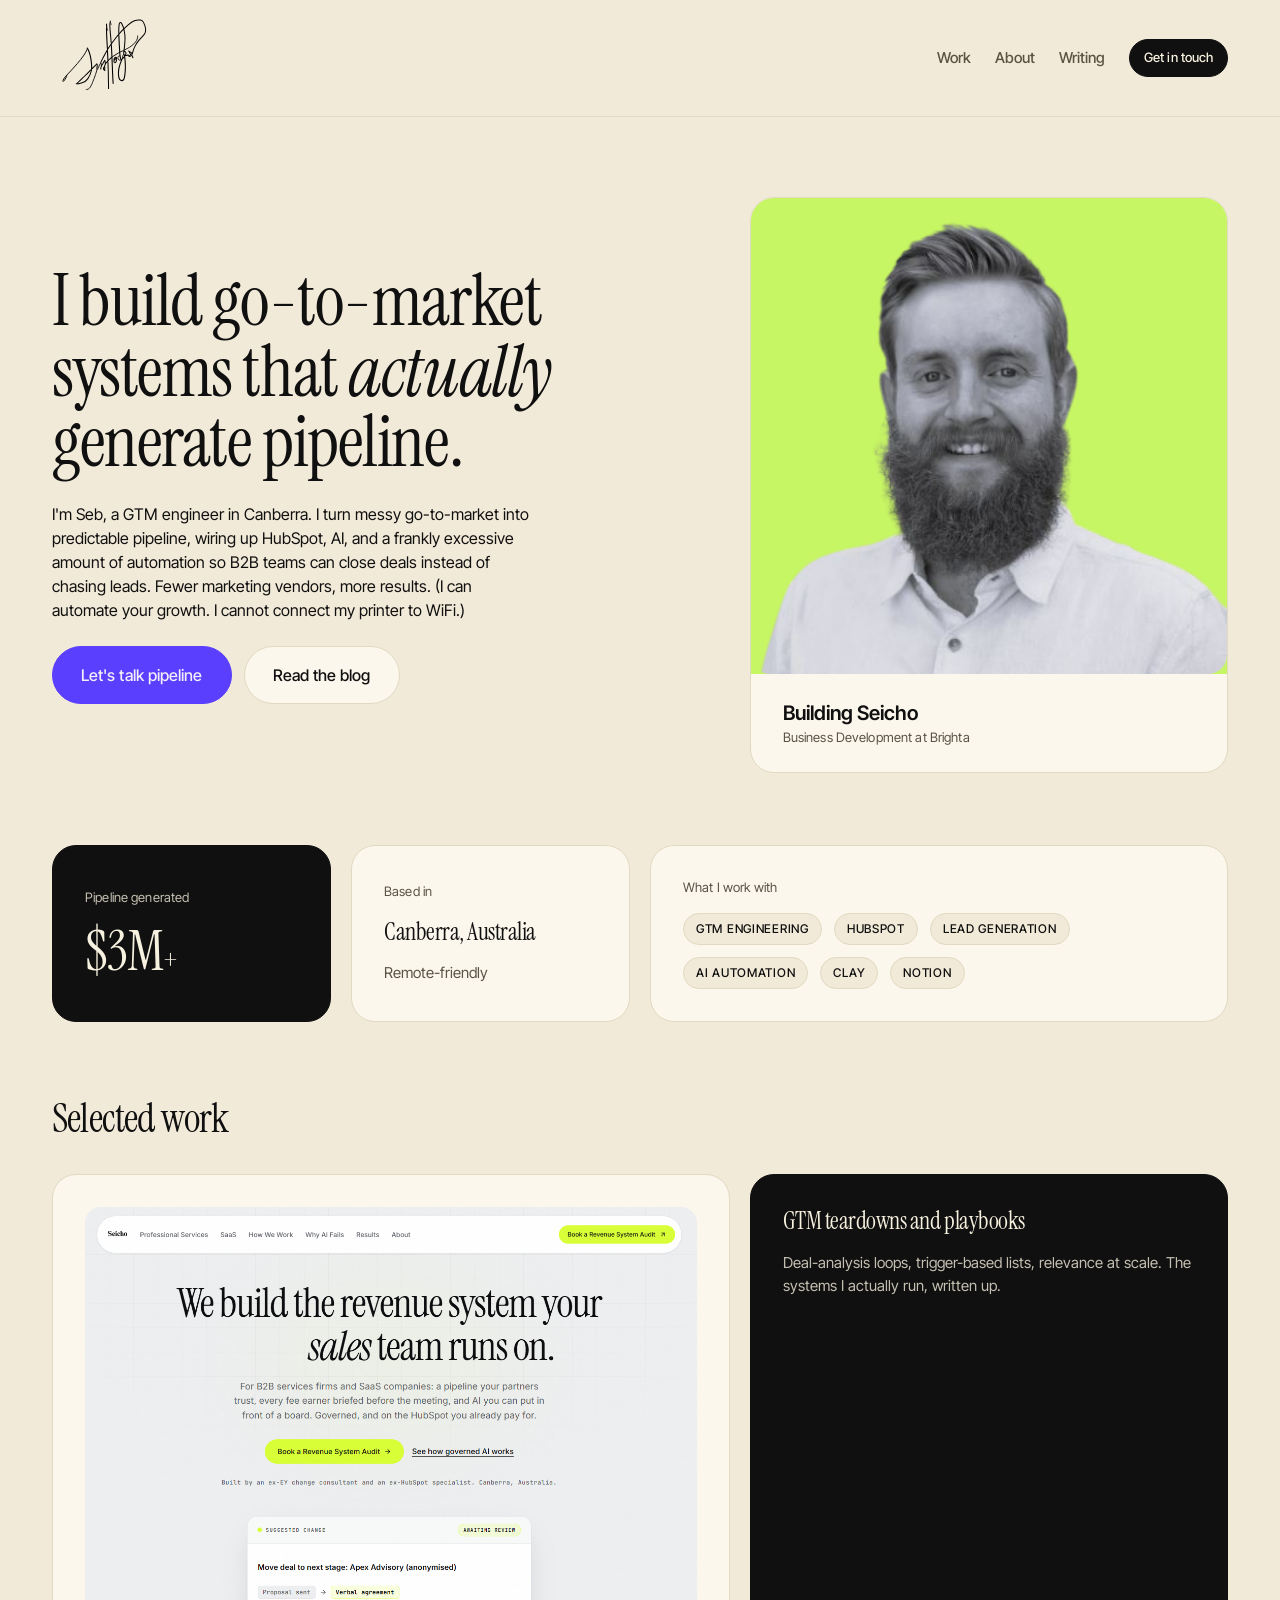
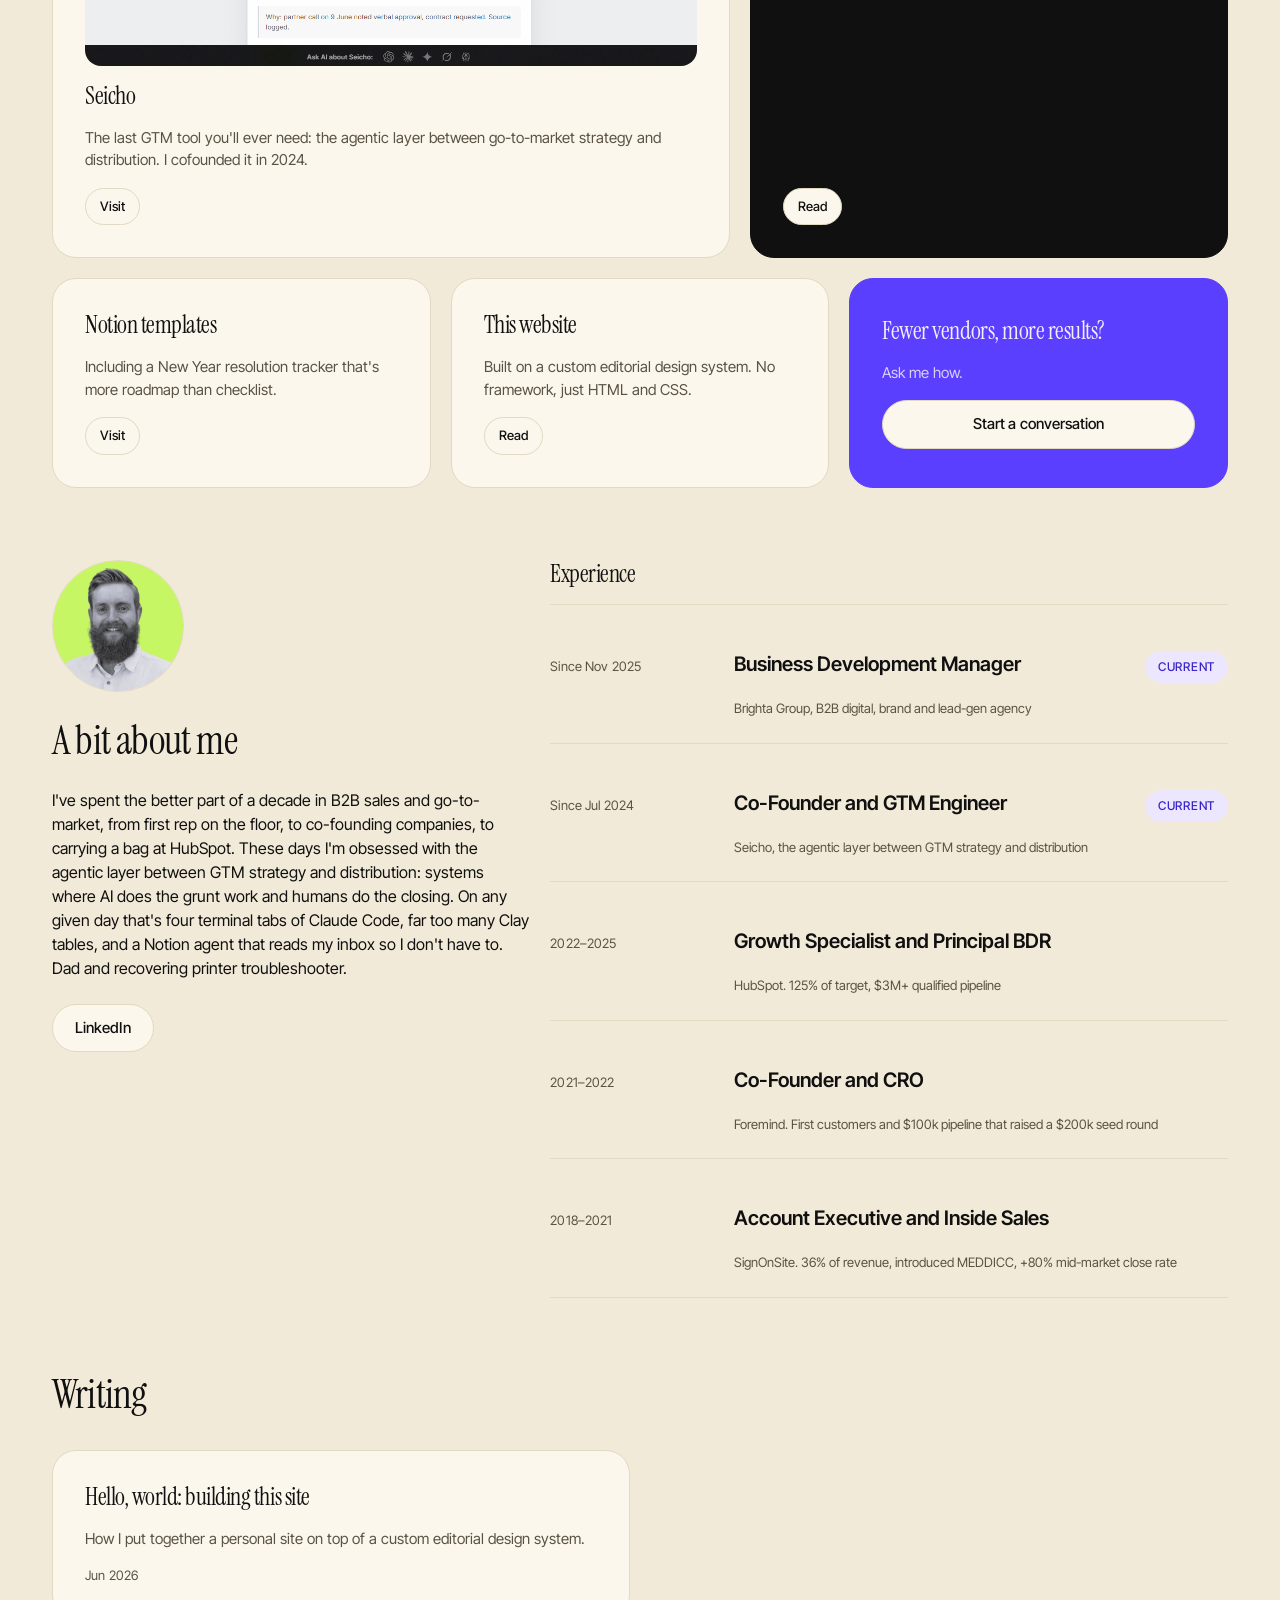
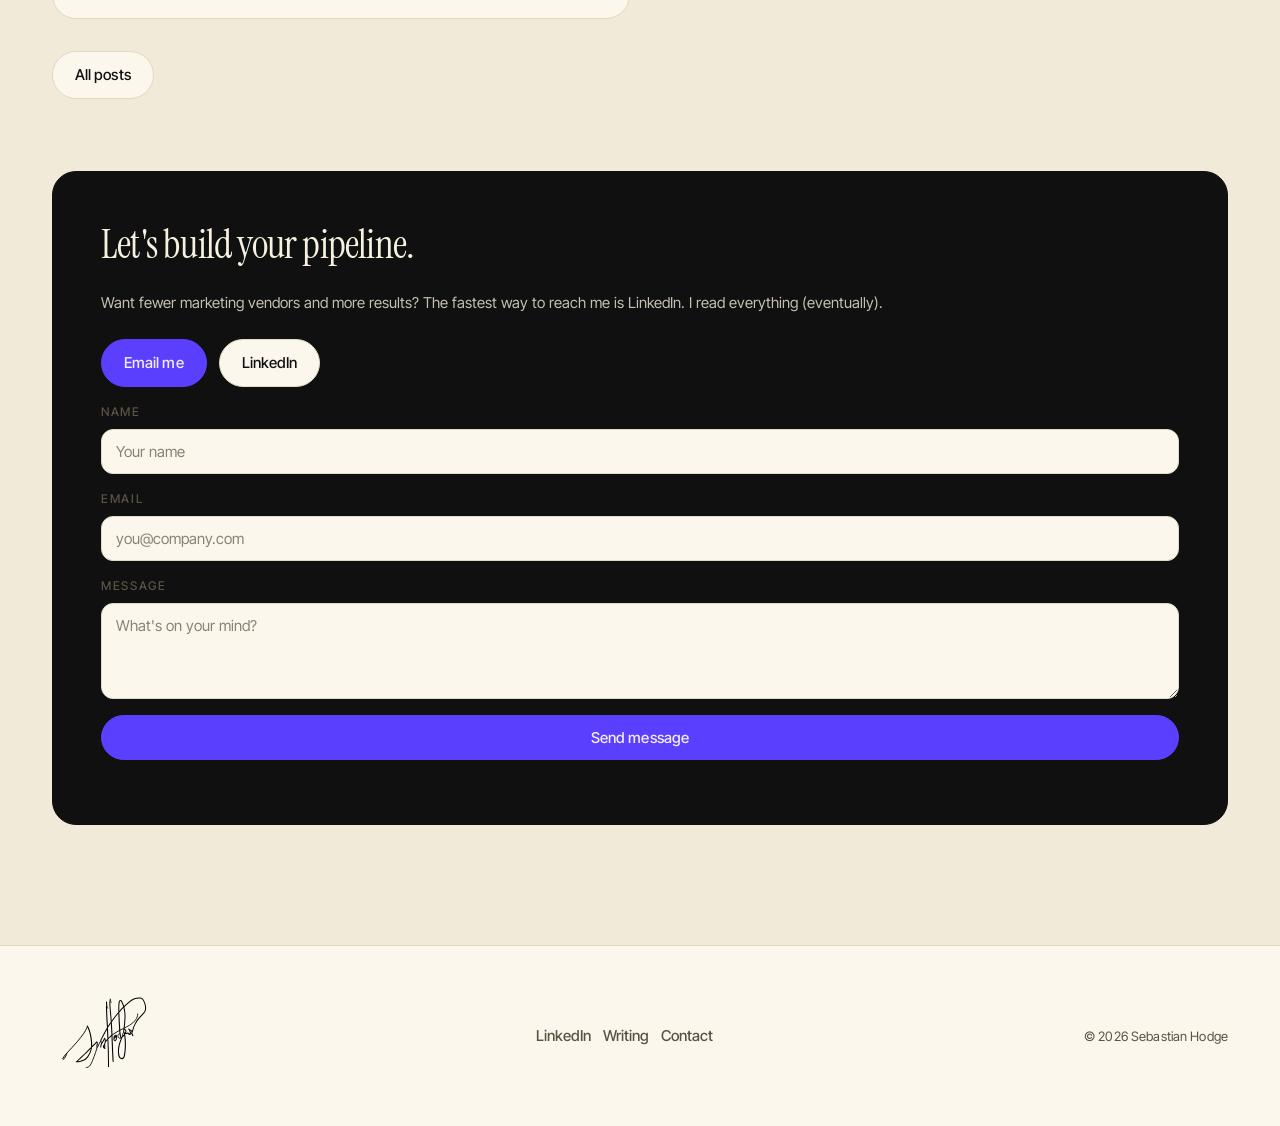
==== commit b2e90192: "Reword bio line in About section Co-Authored-By: Claude Opus 4.6 <noreply@anthropic.com>" ====
--- a/index.html
+++ b/index.html
@@ -234,7 +234,7 @@
             strategy and distribution: systems where AI does the grunt work and humans
             do the closing. On any given day that's four terminal tabs of Claude Code,
             far too many Clay tables, and a Notion agent that reads my inbox so I don't
-            have to. Girl dad and boy dad. Recovering printer troubleshooter.
+            have to. Dad and recovering printer troubleshooter.
           </p>
           <div class="mp-row">
             <a class="mp-btn mp-btn--secondary" href="https://www.linkedin.com/in/hodge-sebastian/">LinkedIn</a>
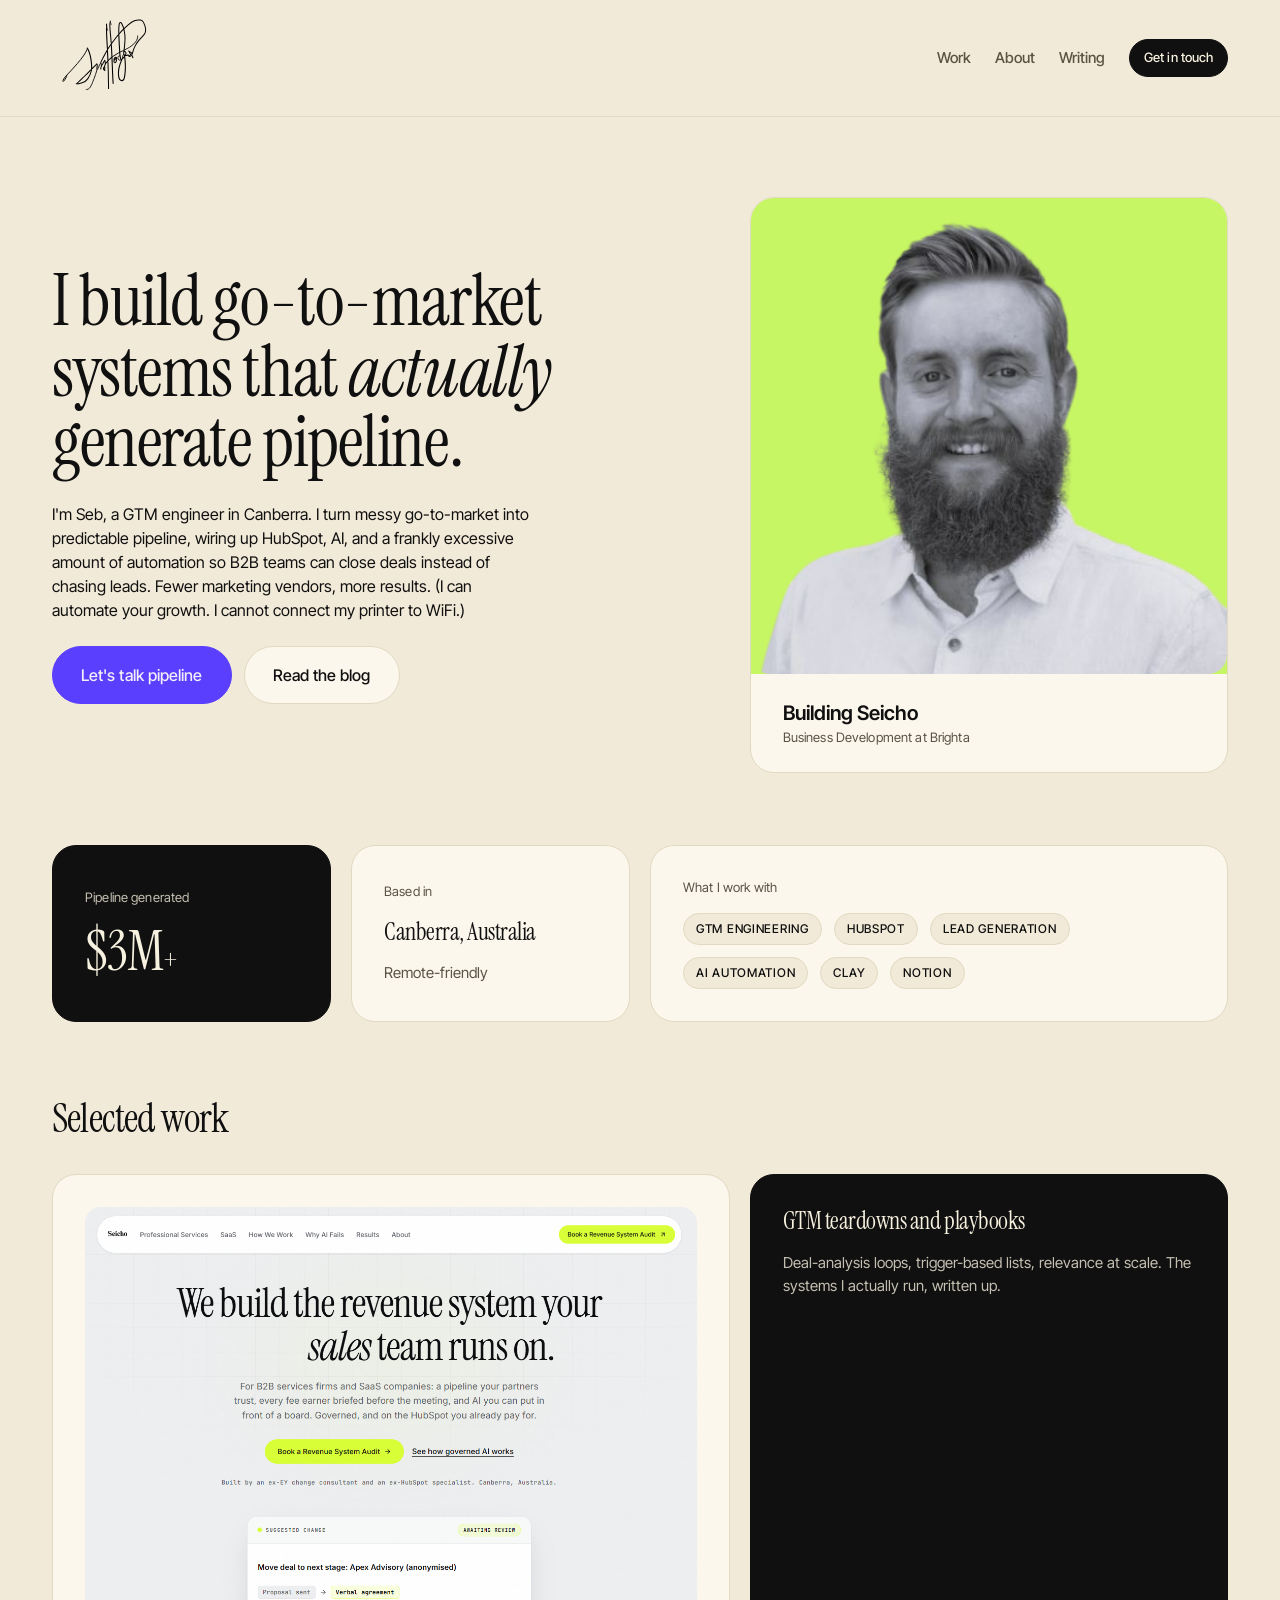
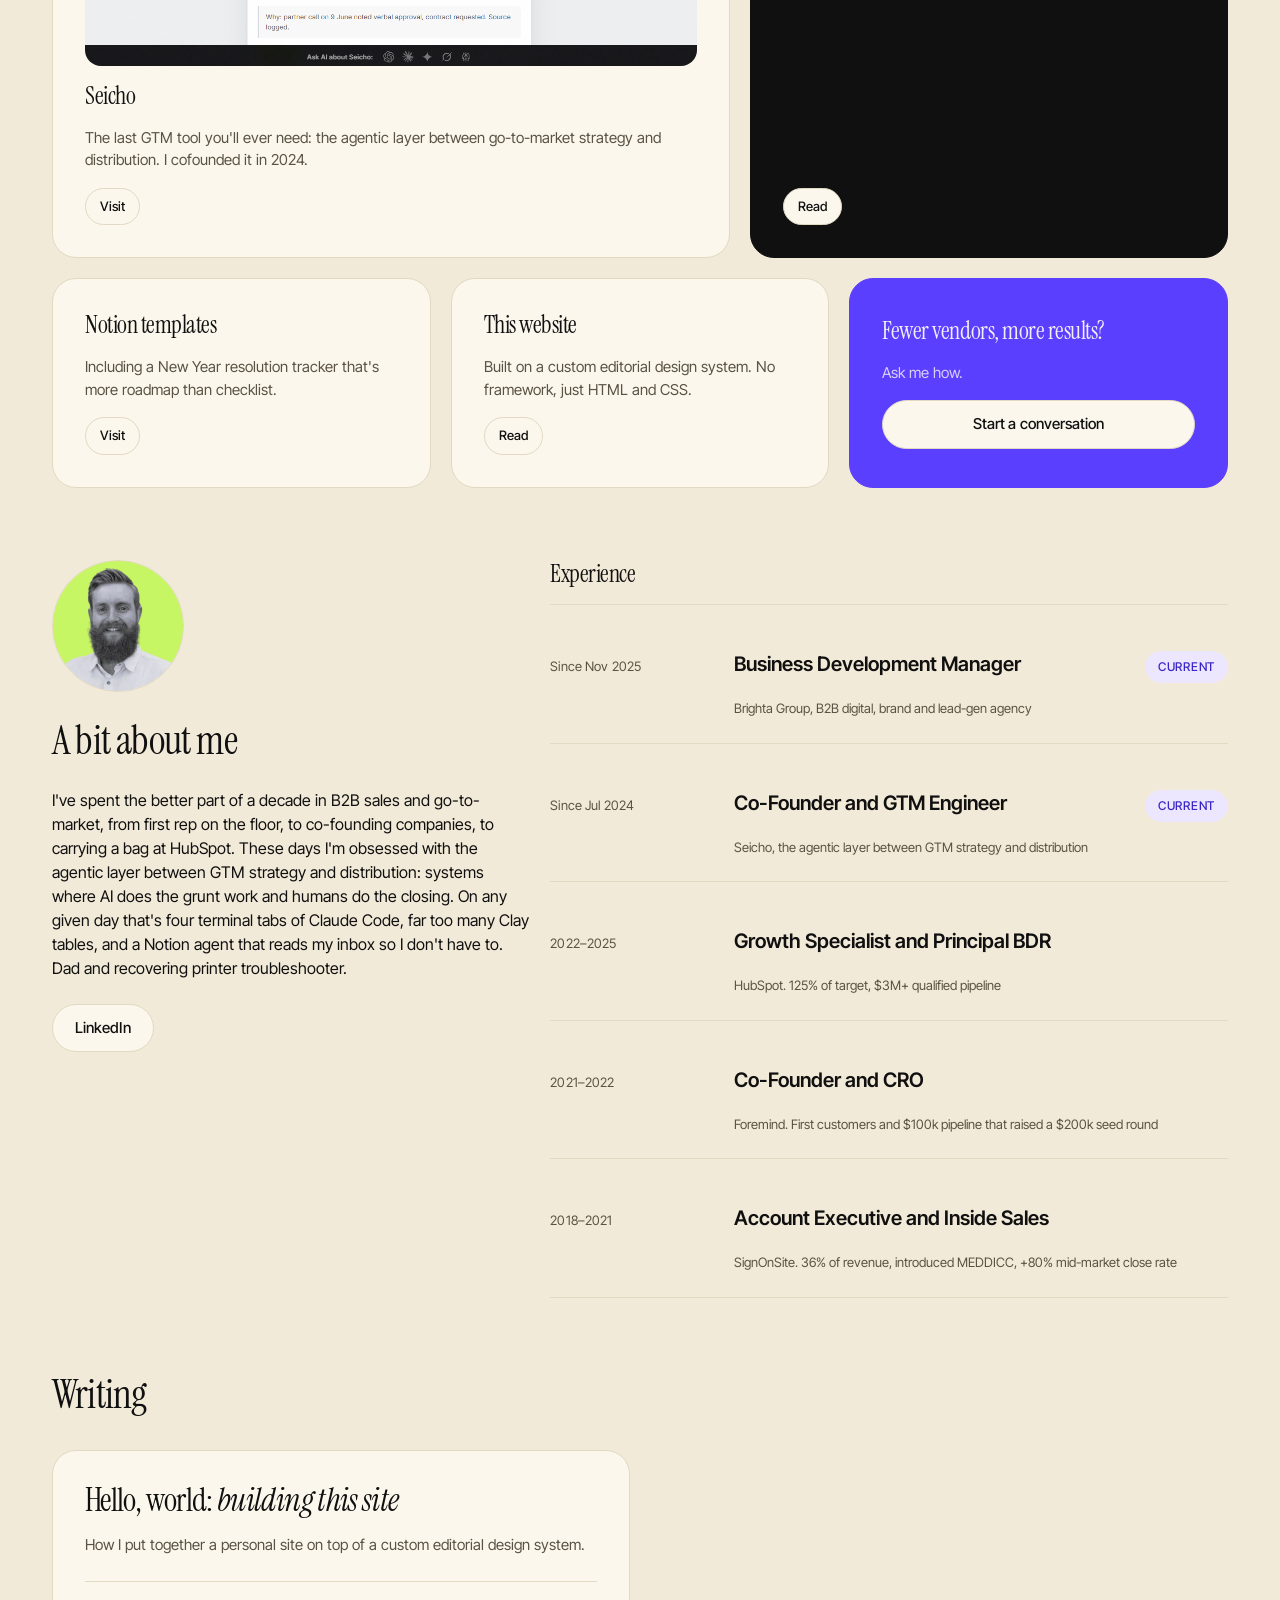
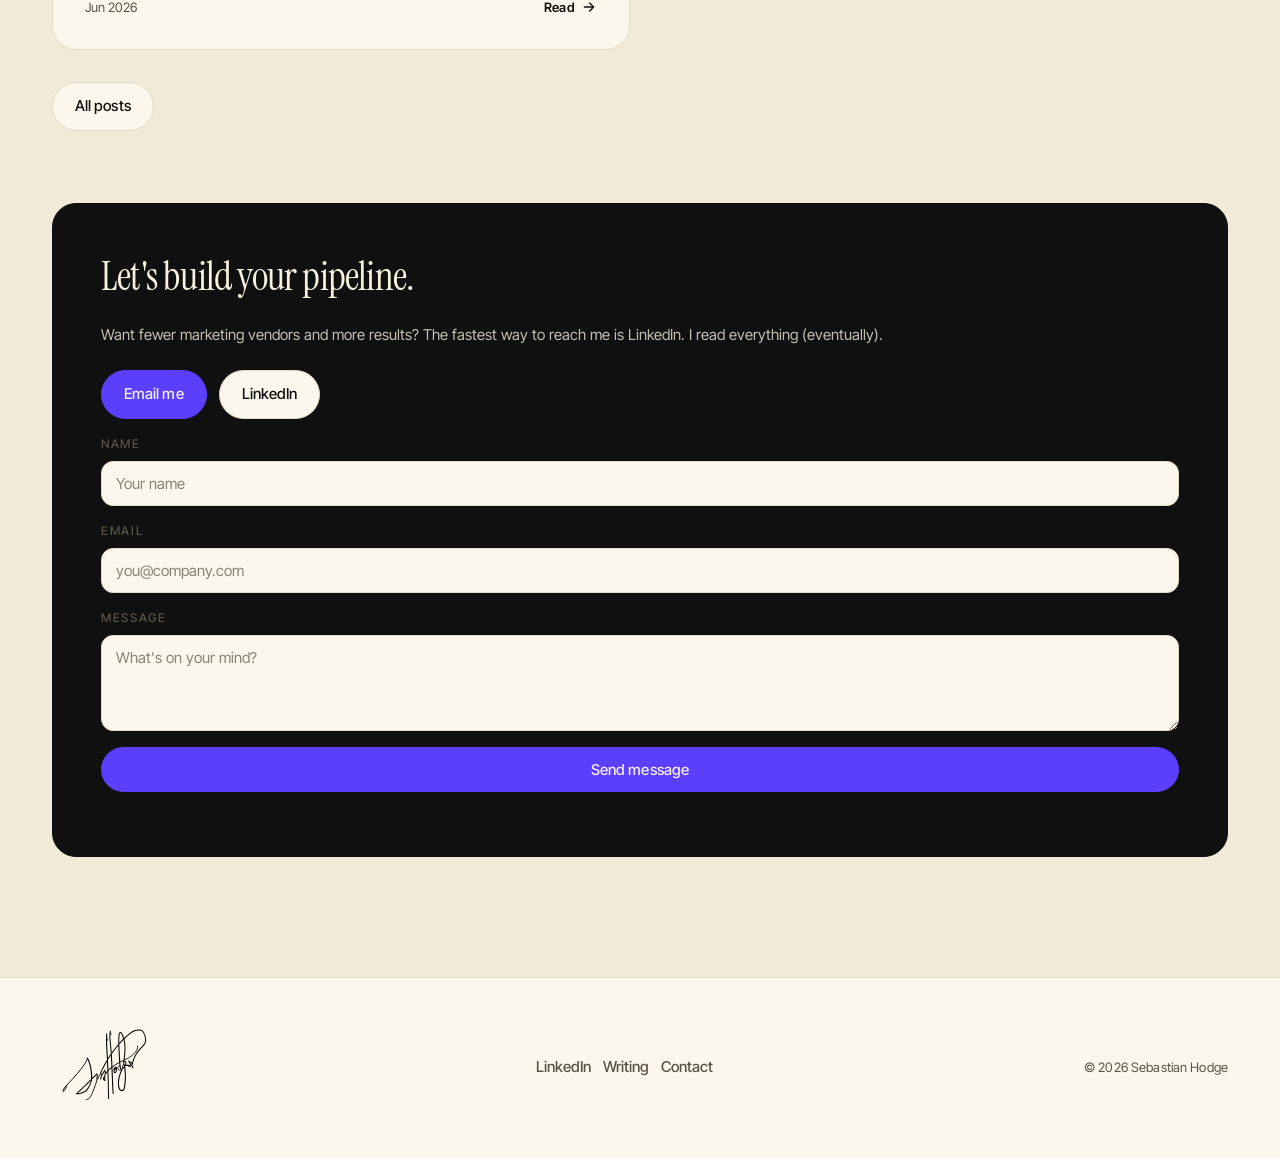
==== commit 4bd091ad: "Add digest-card style for blog cards Adapt a Uiverse card to the Mosaic Press system: cream shell wi" ====
--- a/index.html
+++ b/index.html
@@ -289,10 +289,15 @@
       <section class="site-section">
         <h2 class="mp-headline" style="margin-bottom:var(--space-xl);">Writing</h2>
         <div class="mp-grid--mosaic">
-          <a class="mp-card mp-span-6" href="blog/hello-world.html">
-            <h3 class="mp-title">Hello, world: building this site</h3>
-            <p class="mp-body">How I put together a personal site on top of a custom editorial design system.</p>
-            <span class="mp-meta" style="margin-top:auto;">Jun 2026</span>
+          <a class="mp-digest-card mp-span-6" href="blog/hello-world.html">
+            <h3 class="mp-digest-card__title">Hello, world: <span class="mp-digest-card__italic">building this site</span></h3>
+            <p class="mp-digest-card__body">How I put together a personal site on top of a custom editorial design system.</p>
+            <div class="mp-digest-card__foot">
+              <span class="mp-digest-card__meta">Jun 2026</span>
+              <span class="mp-digest-card__cta">Read
+                <svg viewBox="0 0 24 24" fill="none" stroke="currentColor" stroke-width="2" stroke-linecap="round" stroke-linejoin="round" aria-hidden="true"><path d="M5 12h14M13 6l6 6-6 6"/></svg>
+              </span>
+            </div>
           </a>
         </div>
         <div class="mp-row" style="margin-top:var(--space-xl);">
@@ -371,14 +376,14 @@
 
     // Contact form: submit to Web3Forms via fetch, show inline status
     var form = document.getElementById('contactForm');
-    var status = document.getElementById('formStatus');
-    if (form && status) {
+    var statusEl = document.getElementById('formStatus');
+    if (form && statusEl) {
       form.addEventListener('submit', function (e) {
         e.preventDefault();
         var btn = form.querySelector('button[type="submit"]');
         btn.disabled = true;
-        status.textContent = 'Sending...';
-        status.style.color = 'inherit';
+        statusEl.textContent = 'Sending...';
+        statusEl.style.color = 'inherit';
         fetch(form.action, {
           method: 'POST',
           headers: { 'Accept': 'application/json' },
@@ -388,16 +393,16 @@
           .then(function (data) {
             if (data.success) {
               form.reset();
-              status.textContent = "Got it. I'll be in touch soon.";
-              status.style.color = 'var(--color-green)';
+              statusEl.textContent = "Got it. I'll be in touch soon.";
+              statusEl.style.color = 'var(--color-green)';
             } else {
-              status.textContent = 'Something went wrong. Email me directly instead.';
-              status.style.color = 'var(--color-on-ink)';
+              statusEl.textContent = 'Something went wrong. Email me directly instead.';
+              statusEl.style.color = 'var(--color-on-ink)';
             }
           })
           .catch(function () {
-            status.textContent = 'Network error. Email me directly instead.';
-            status.style.color = 'var(--color-on-ink)';
+            statusEl.textContent = 'Network error. Email me directly instead.';
+            statusEl.style.color = 'var(--color-on-ink)';
           })
           .finally(function () { btn.disabled = false; });
       });
--- a/css/site.css
+++ b/css/site.css
@@ -280,6 +280,87 @@
 .article-head {
   max-width: 68ch;
   margin: 0 auto var(--space-2xl);
+}
+
+/* ---------- Blog: digest card ----------
+   Adapted from a Uiverse component (uiverse-astronaut), cleaned to match
+   the Mosaic Press system and anti-slop rules (no eyebrow/chip/dot). */
+.mp-digest-card {
+  width: 100%;
+  display: flex;
+  flex-direction: column;
+  gap: var(--space-md);
+  background: var(--color-cloud);
+  color: var(--color-ink);
+  border: 1px solid var(--color-stone);
+  border-radius: 24px;
+  padding: var(--space-xl);
+  text-decoration: none;
+  transition:
+    transform 200ms cubic-bezier(0.2, 0, 0, 1),
+    box-shadow 200ms cubic-bezier(0.2, 0, 0, 1);
+}
+.mp-digest-card:hover {
+  transform: translateY(-2px);
+  box-shadow: var(--shadow-hover);
+}
+.mp-digest-card:focus-visible {
+  outline: none;
+  box-shadow:
+    0 0 0 3px var(--color-paper),
+    0 0 0 5px var(--color-violet);
+}
+.mp-digest-card__title {
+  margin: 0;
+  font-family: var(--font-display);
+  font-weight: 400;
+  font-size: var(--font-size-headline-md);
+  line-height: 1.1;
+  letter-spacing: -0.02em;
+  color: var(--color-ink);
+}
+.mp-digest-card__italic {
+  font-style: italic;
+}
+.mp-digest-card__body {
+  margin: 0;
+  font-size: var(--font-size-body-md);
+  line-height: 1.5;
+  color: var(--color-muted-ink);
+}
+.mp-digest-card__foot {
+  display: flex;
+  align-items: center;
+  justify-content: space-between;
+  gap: var(--space-sm);
+  margin-top: var(--space-xs);
+  padding-top: var(--space-md);
+  border-top: 1px solid var(--color-stone);
+}
+.mp-digest-card__meta {
+  font-size: var(--font-size-body-sm);
+  color: var(--color-muted-ink);
+}
+.mp-digest-card__cta {
+  display: inline-flex;
+  align-items: center;
+  gap: 6px;
+  font-size: var(--font-size-body-sm);
+  font-weight: 600;
+  letter-spacing: 0.02em;
+  color: var(--color-ink);
+  transition:
+    gap 200ms cubic-bezier(0.2, 0, 0, 1),
+    color 200ms cubic-bezier(0.2, 0, 0, 1);
+}
+.mp-digest-card__cta svg {
+  width: 16px;
+  height: 16px;
+}
+.mp-digest-card:hover .mp-digest-card__cta,
+.mp-digest-card:focus-visible .mp-digest-card__cta {
+  gap: 10px;
+  color: var(--color-violet);
 }
 
 /* ---------- Mobile nav ---------- */
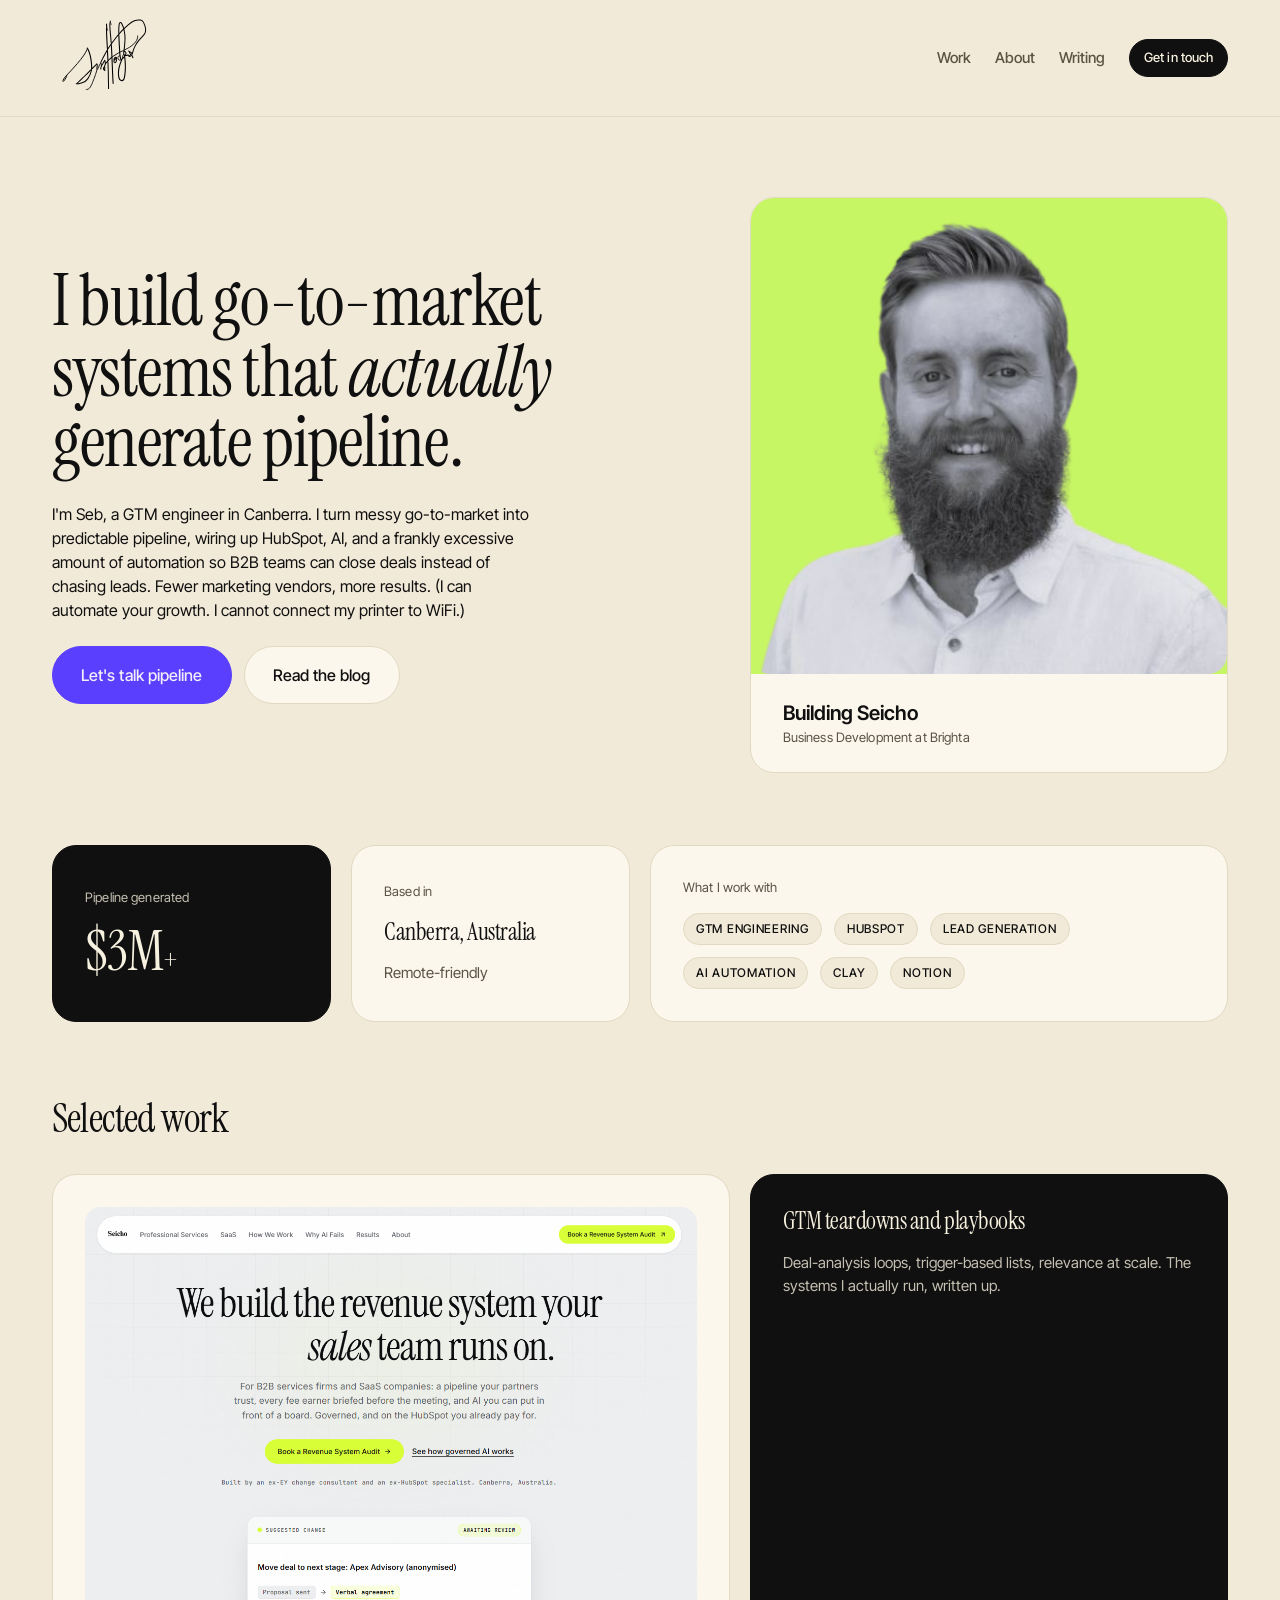
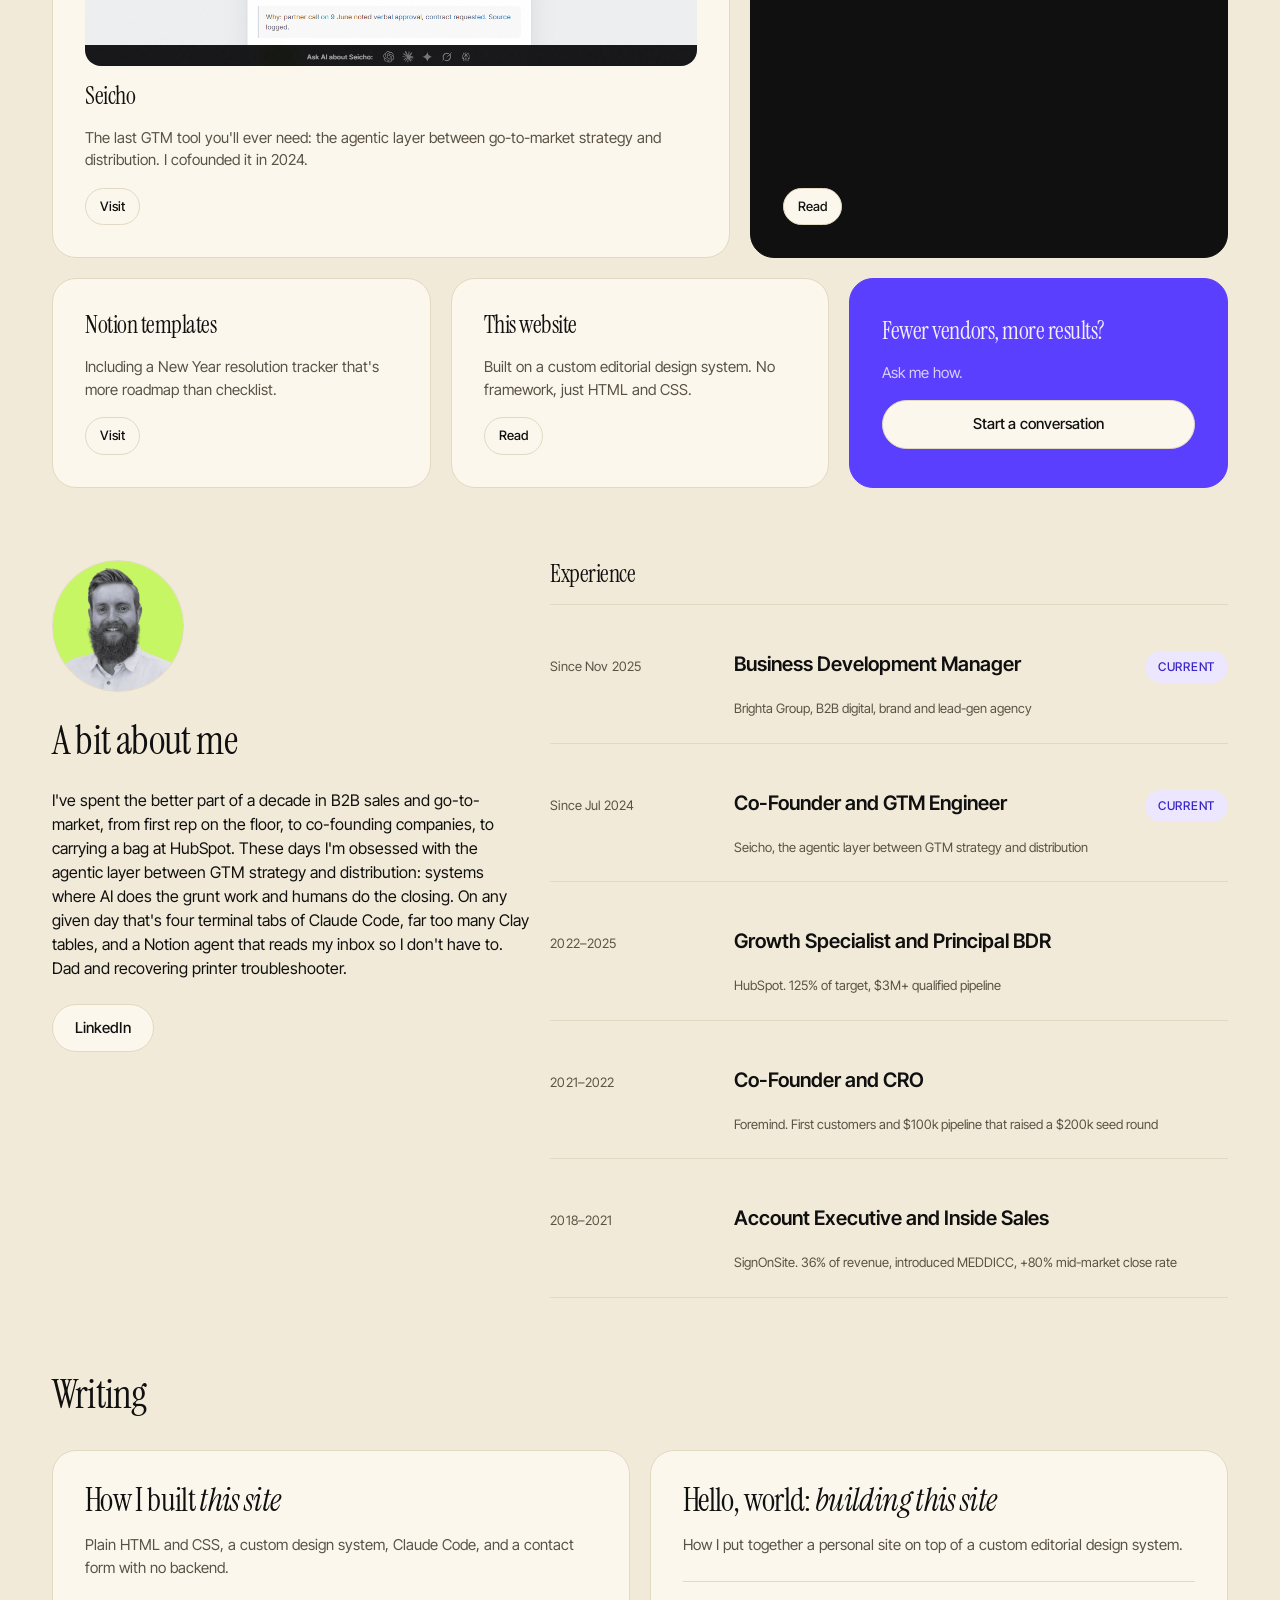
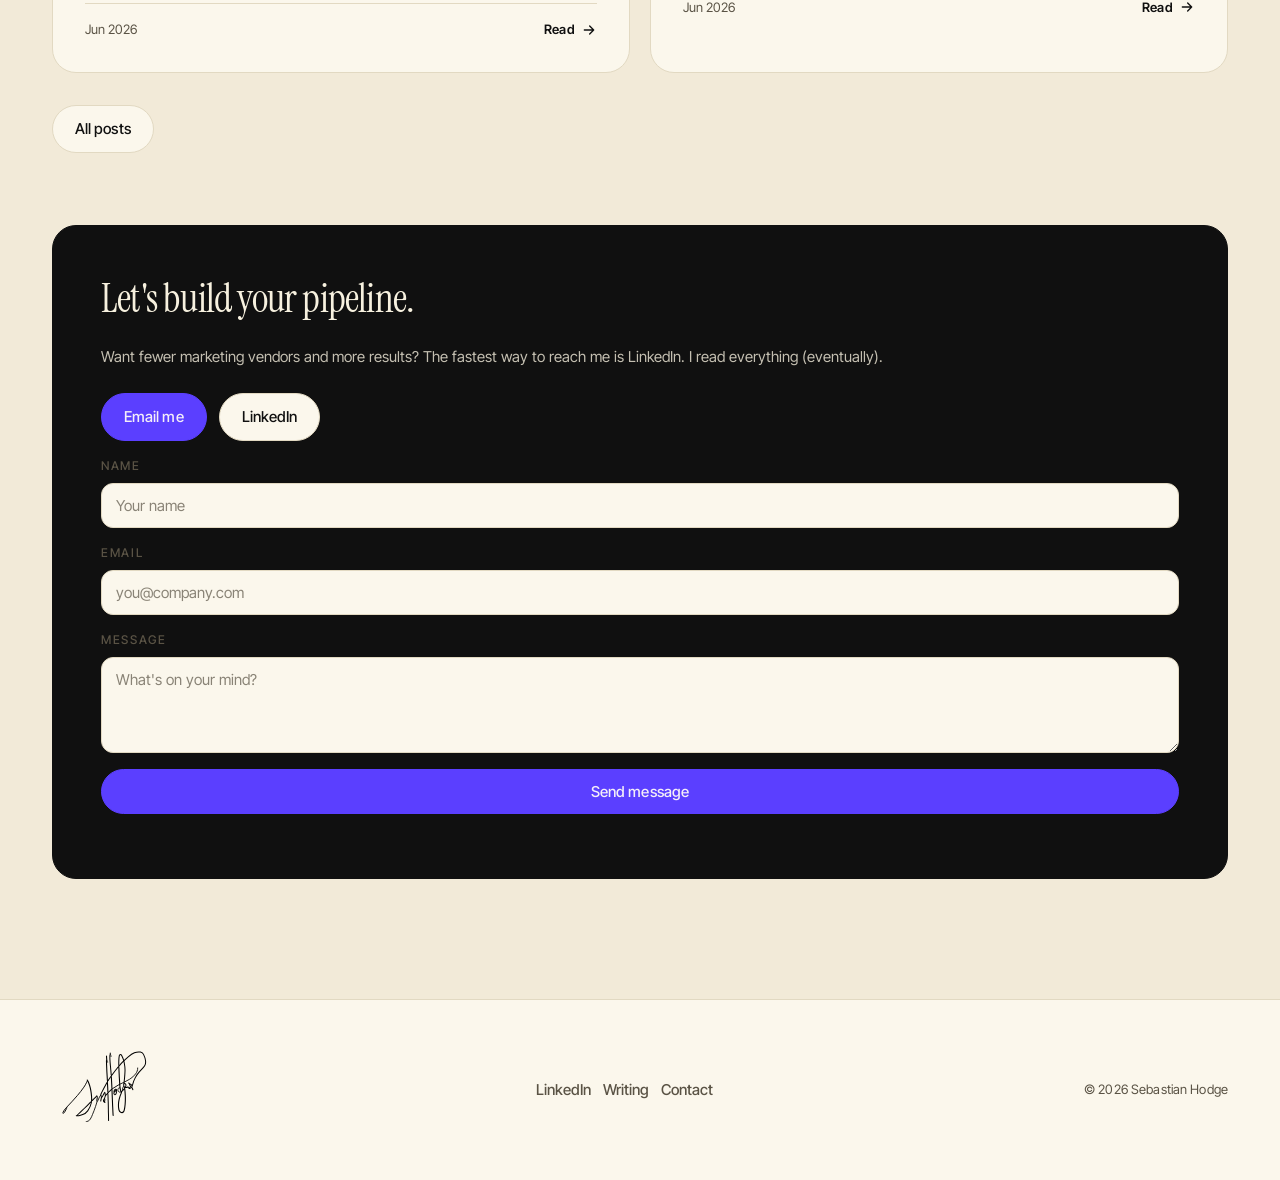
==== commit 658fdc81: "Add "How I built this site" blog post New post covering the no-framework stack, Mosaic Press design " ====
--- a/index.html
+++ b/index.html
@@ -289,6 +289,16 @@
       <section class="site-section">
         <h2 class="mp-headline" style="margin-bottom:var(--space-xl);">Writing</h2>
         <div class="mp-grid--mosaic">
+          <a class="mp-digest-card mp-span-6" href="blog/how-i-built-this-site.html">
+            <h3 class="mp-digest-card__title">How I built <span class="mp-digest-card__italic">this site</span></h3>
+            <p class="mp-digest-card__body">Plain HTML and CSS, a custom design system, Claude Code, and a contact form with no backend.</p>
+            <div class="mp-digest-card__foot">
+              <span class="mp-digest-card__meta">Jun 2026</span>
+              <span class="mp-digest-card__cta">Read
+                <svg viewBox="0 0 24 24" fill="none" stroke="currentColor" stroke-width="2" stroke-linecap="round" stroke-linejoin="round" aria-hidden="true"><path d="M5 12h14M13 6l6 6-6 6"/></svg>
+              </span>
+            </div>
+          </a>
           <a class="mp-digest-card mp-span-6" href="blog/hello-world.html">
             <h3 class="mp-digest-card__title">Hello, world: <span class="mp-digest-card__italic">building this site</span></h3>
             <p class="mp-digest-card__body">How I put together a personal site on top of a custom editorial design system.</p>
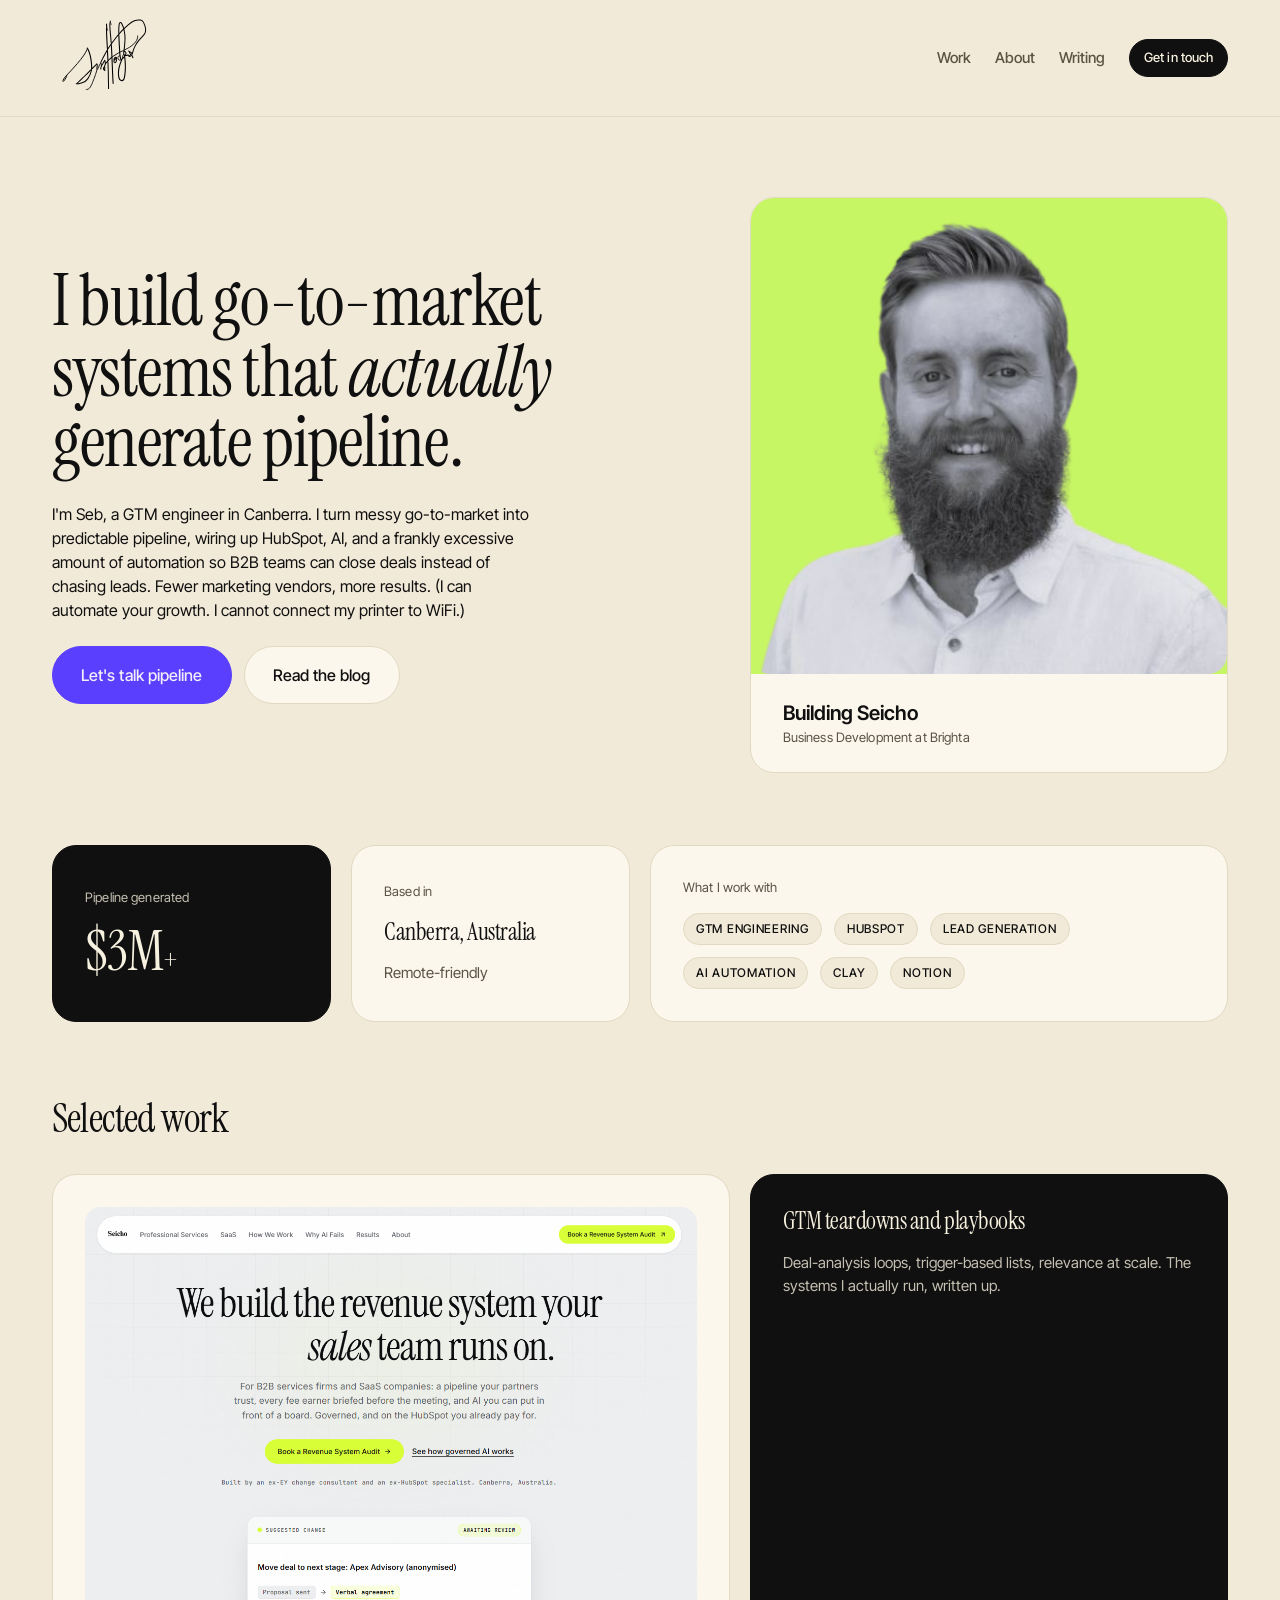
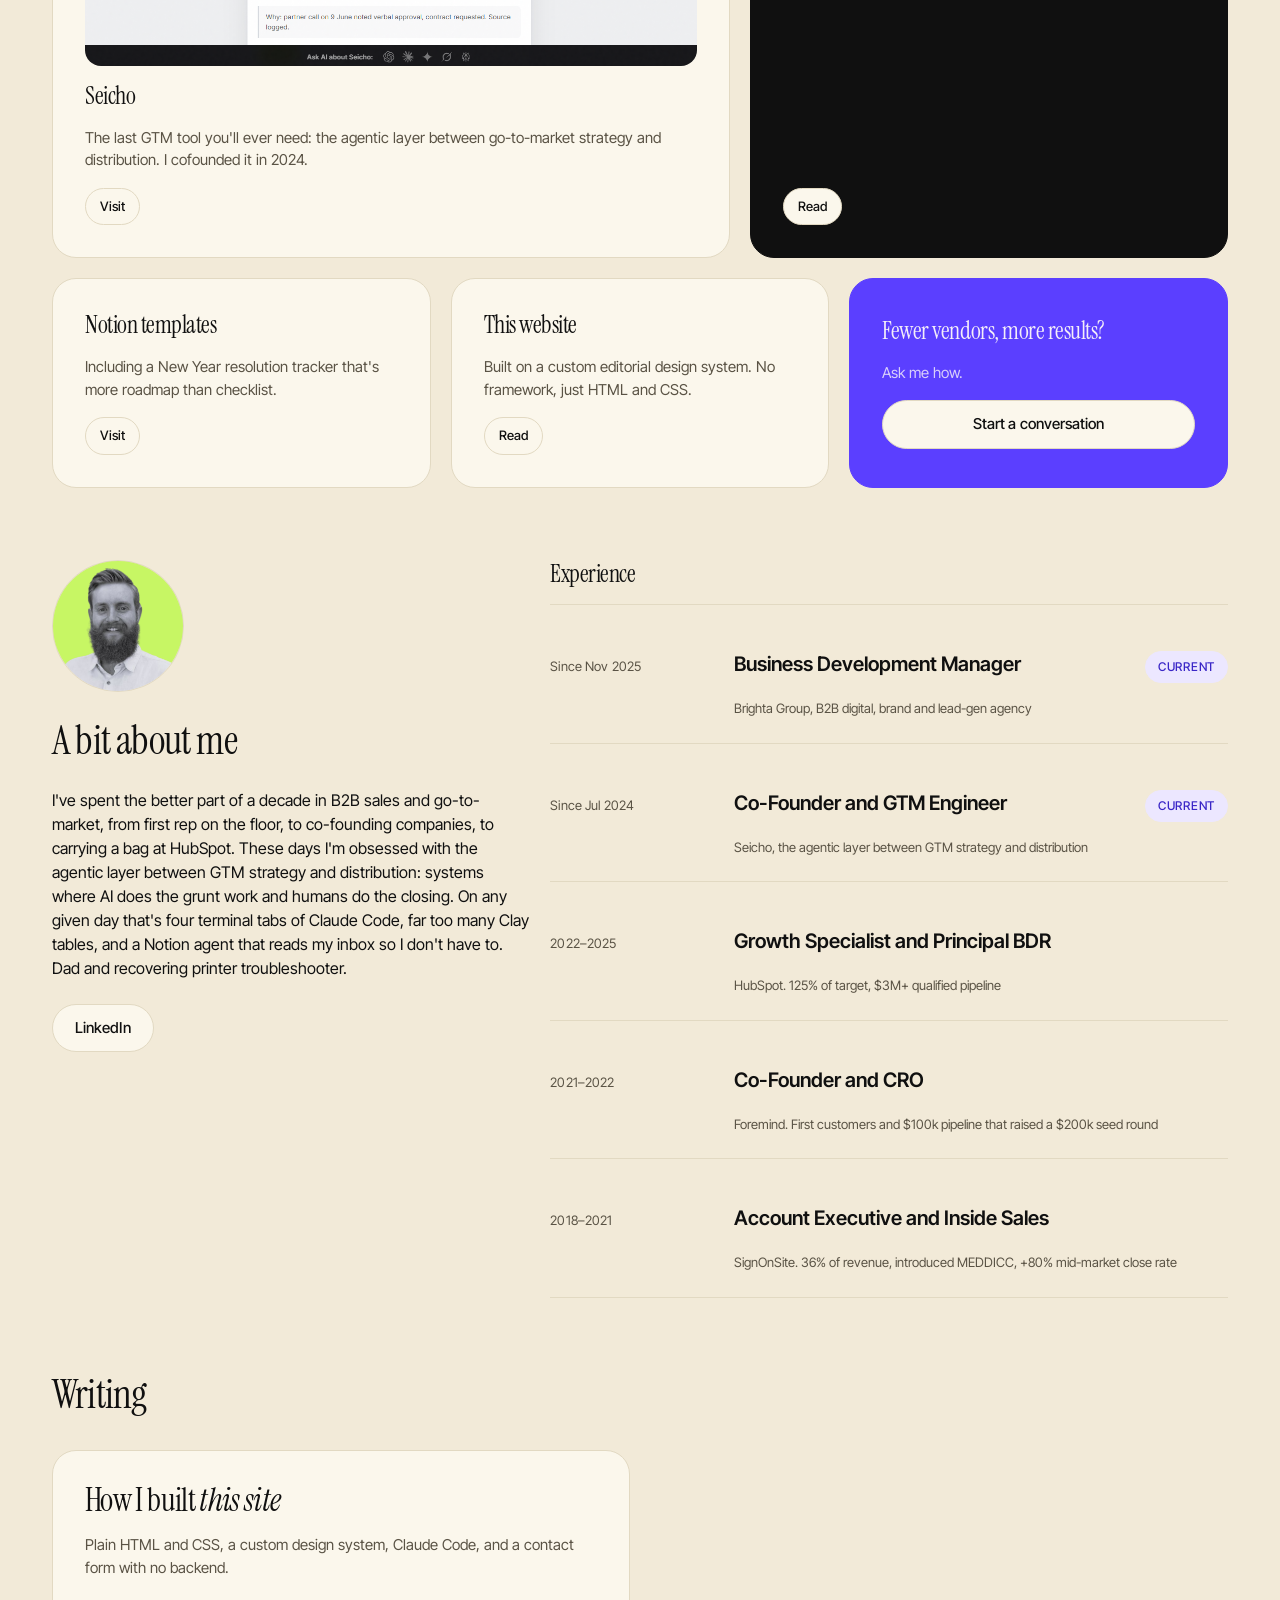
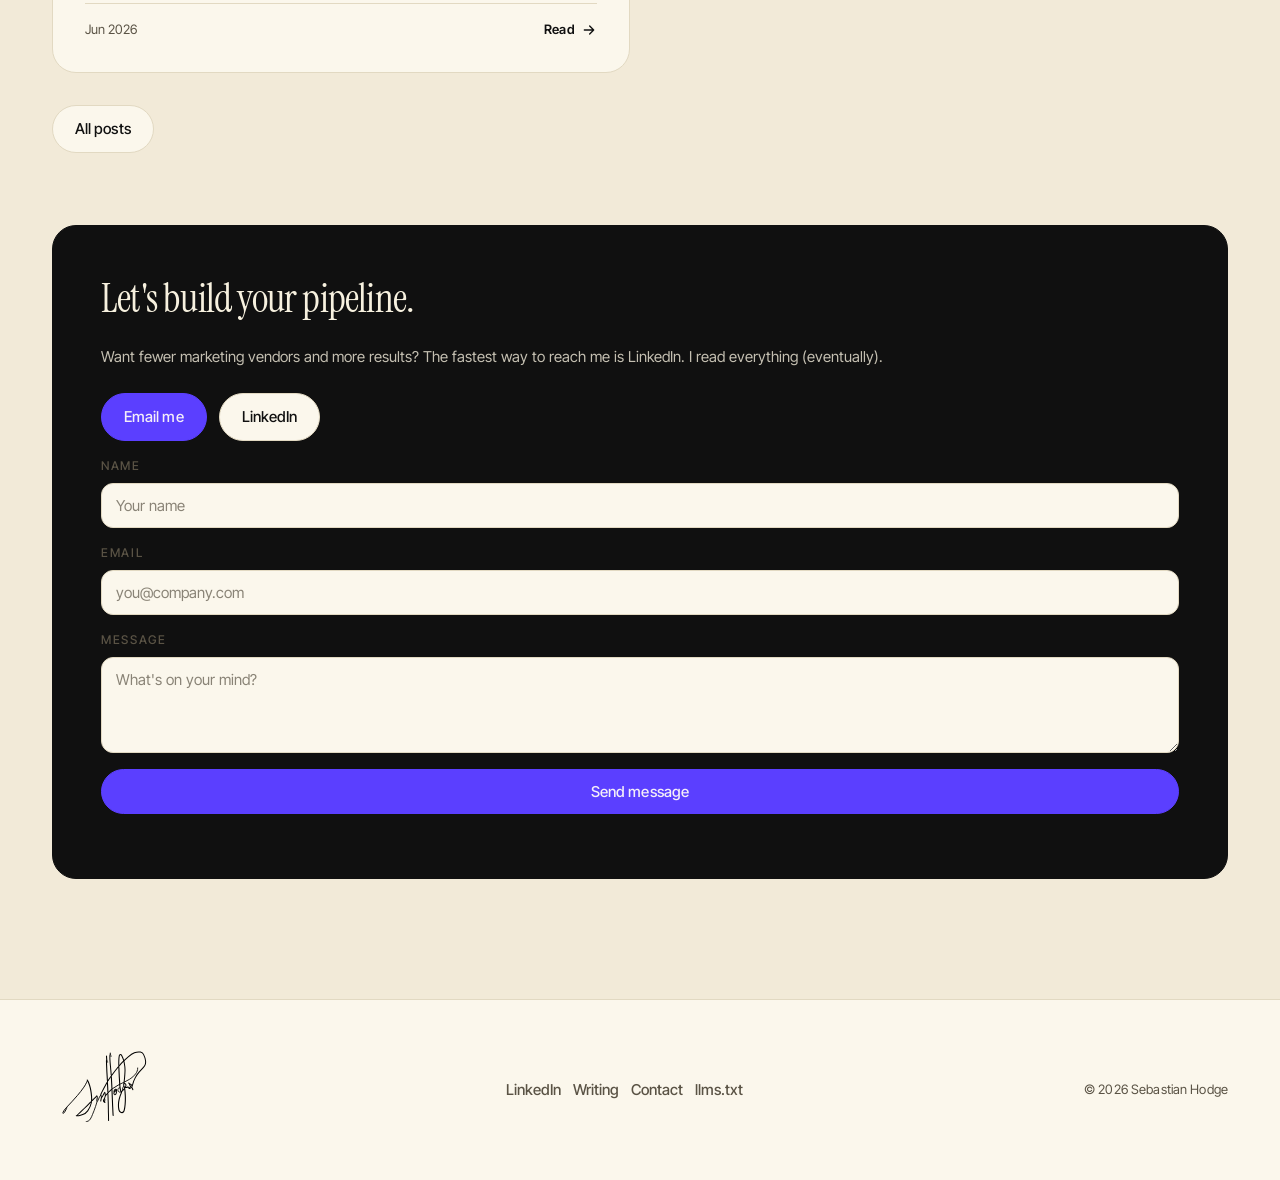
==== commit 81077ab0: "Remove duplicate hello-world post, link llms.txt in footer The new "How I built this site" post supe" ====
--- a/index.html
+++ b/index.html
@@ -207,7 +207,7 @@
             <h3 class="mp-title">This website</h3>
             <p class="mp-body">Built on a custom editorial design system. No framework, just HTML and CSS.</p>
             <div class="mp-card__footer">
-              <a class="mp-btn mp-btn--sm mp-btn--secondary" href="blog/hello-world.html">Read</a>
+              <a class="mp-btn mp-btn--sm mp-btn--secondary" href="blog/how-i-built-this-site.html">Read</a>
             </div>
           </article>
 
@@ -292,16 +292,6 @@
           <a class="mp-digest-card mp-span-6" href="blog/how-i-built-this-site.html">
             <h3 class="mp-digest-card__title">How I built <span class="mp-digest-card__italic">this site</span></h3>
             <p class="mp-digest-card__body">Plain HTML and CSS, a custom design system, Claude Code, and a contact form with no backend.</p>
-            <div class="mp-digest-card__foot">
-              <span class="mp-digest-card__meta">Jun 2026</span>
-              <span class="mp-digest-card__cta">Read
-                <svg viewBox="0 0 24 24" fill="none" stroke="currentColor" stroke-width="2" stroke-linecap="round" stroke-linejoin="round" aria-hidden="true"><path d="M5 12h14M13 6l6 6-6 6"/></svg>
-              </span>
-            </div>
-          </a>
-          <a class="mp-digest-card mp-span-6" href="blog/hello-world.html">
-            <h3 class="mp-digest-card__title">Hello, world: <span class="mp-digest-card__italic">building this site</span></h3>
-            <p class="mp-digest-card__body">How I put together a personal site on top of a custom editorial design system.</p>
             <div class="mp-digest-card__foot">
               <span class="mp-digest-card__meta">Jun 2026</span>
               <span class="mp-digest-card__cta">Read
@@ -367,6 +357,7 @@
         <a class="site-navlink" href="https://www.linkedin.com/in/hodge-sebastian/">LinkedIn</a>
         <a class="site-navlink" href="blog/index.html">Writing</a>
         <a class="site-navlink" href="#contact">Contact</a>
+        <a class="site-navlink" href="/llms.txt">llms.txt</a>
       </div>
       <p class="mp-meta">© <span id="year"></span> Sebastian Hodge</p>
     </div>
